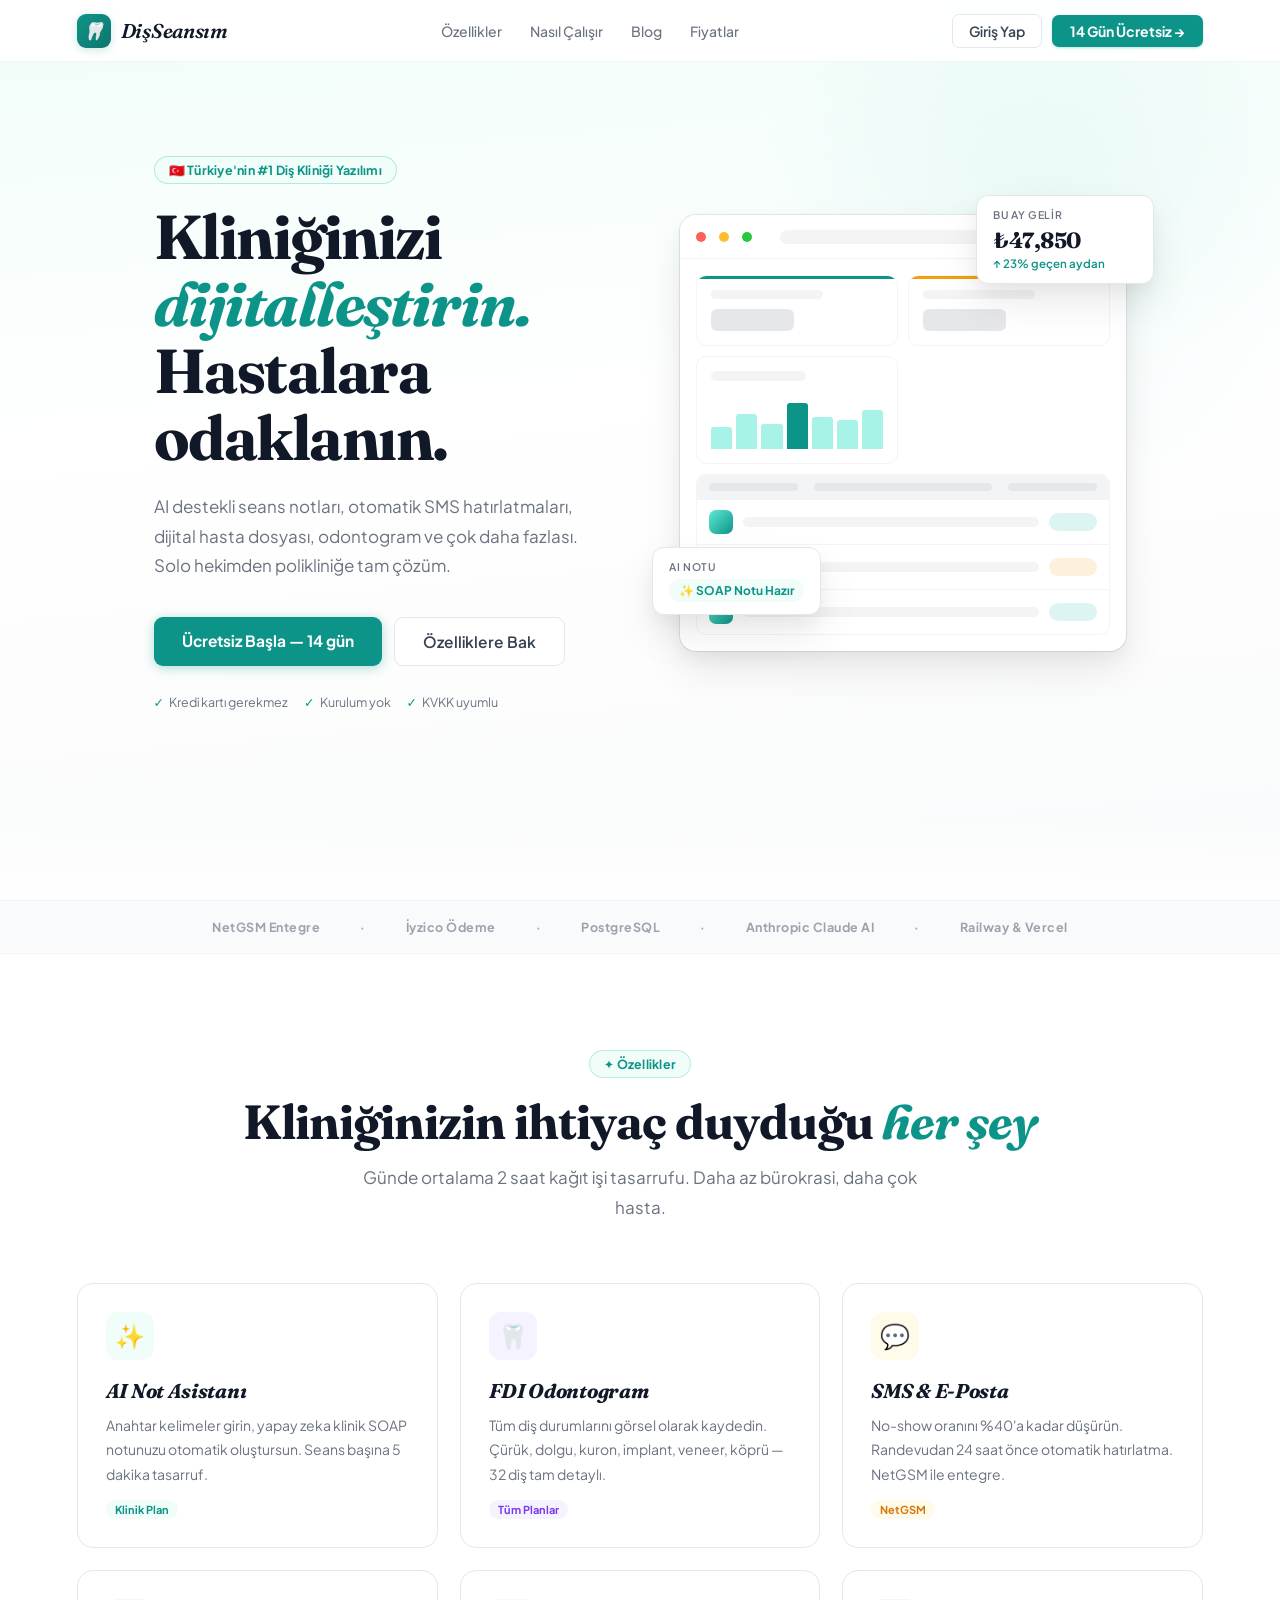
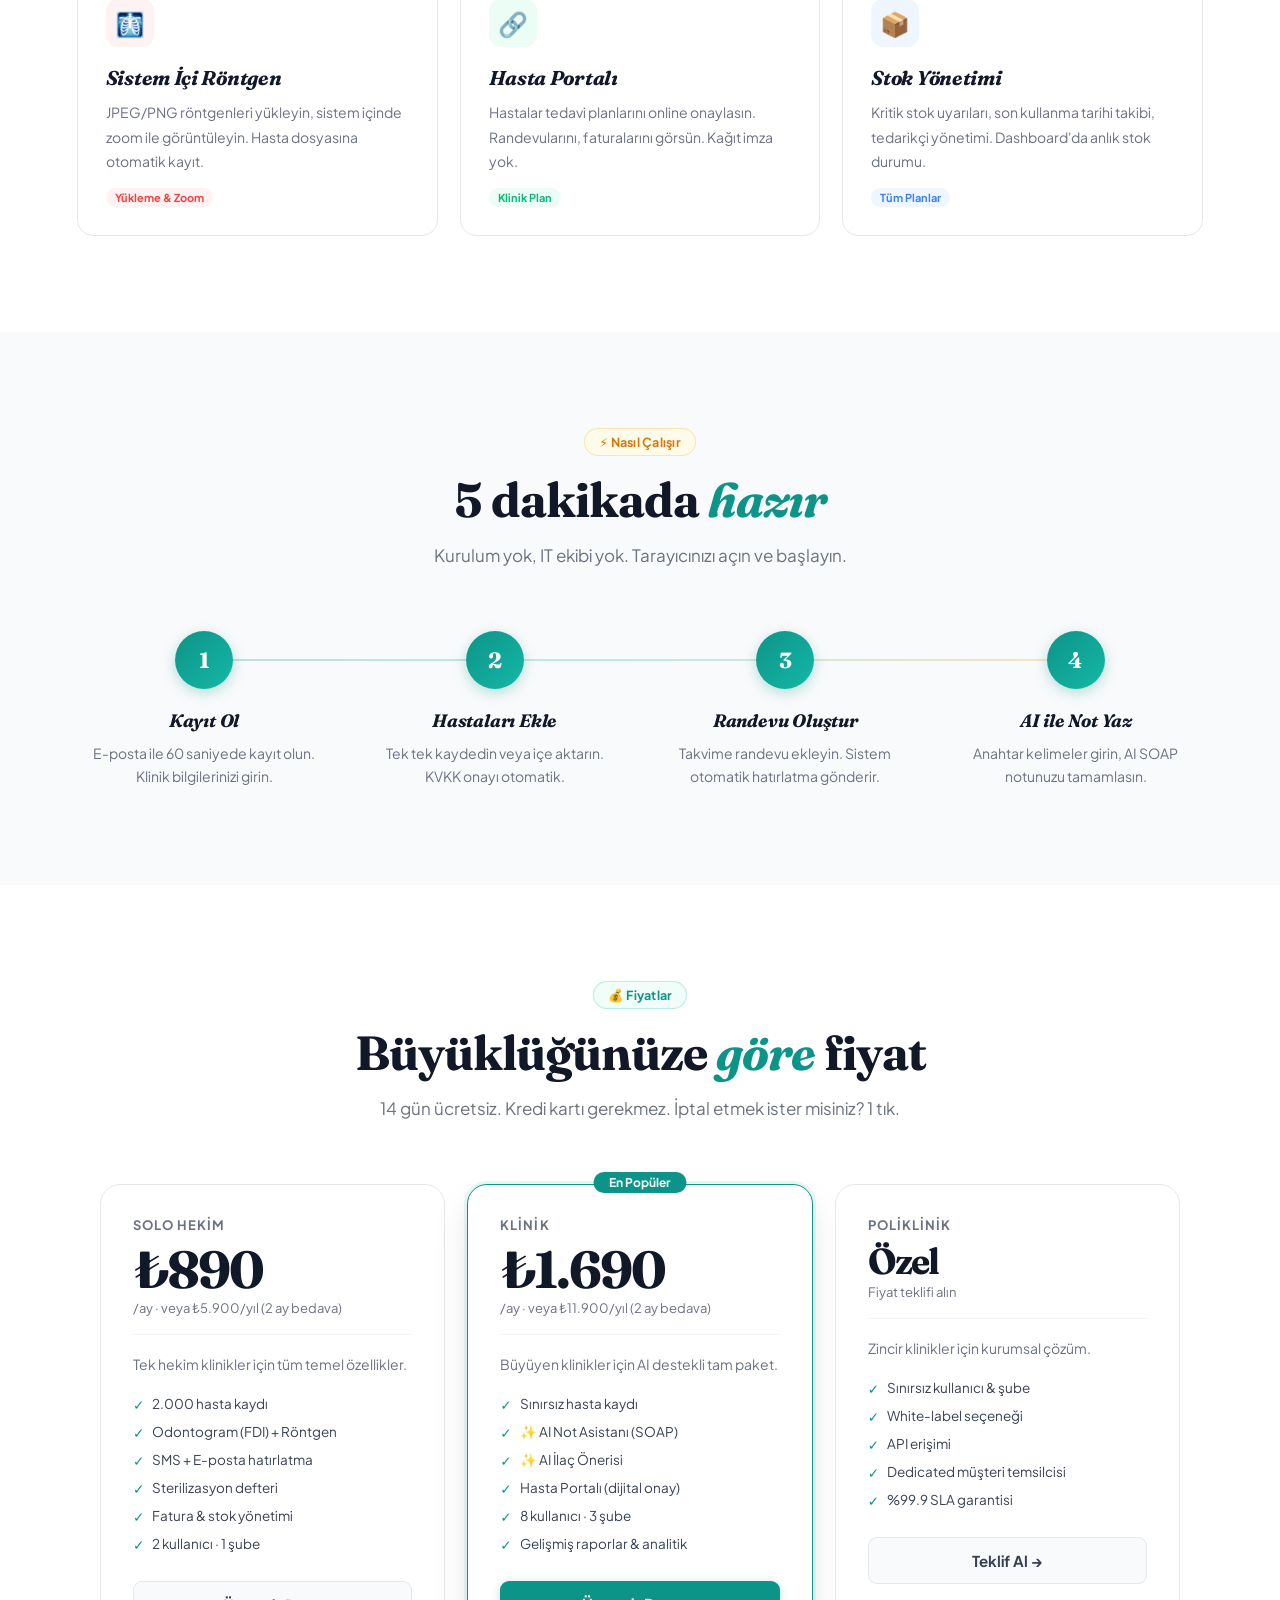
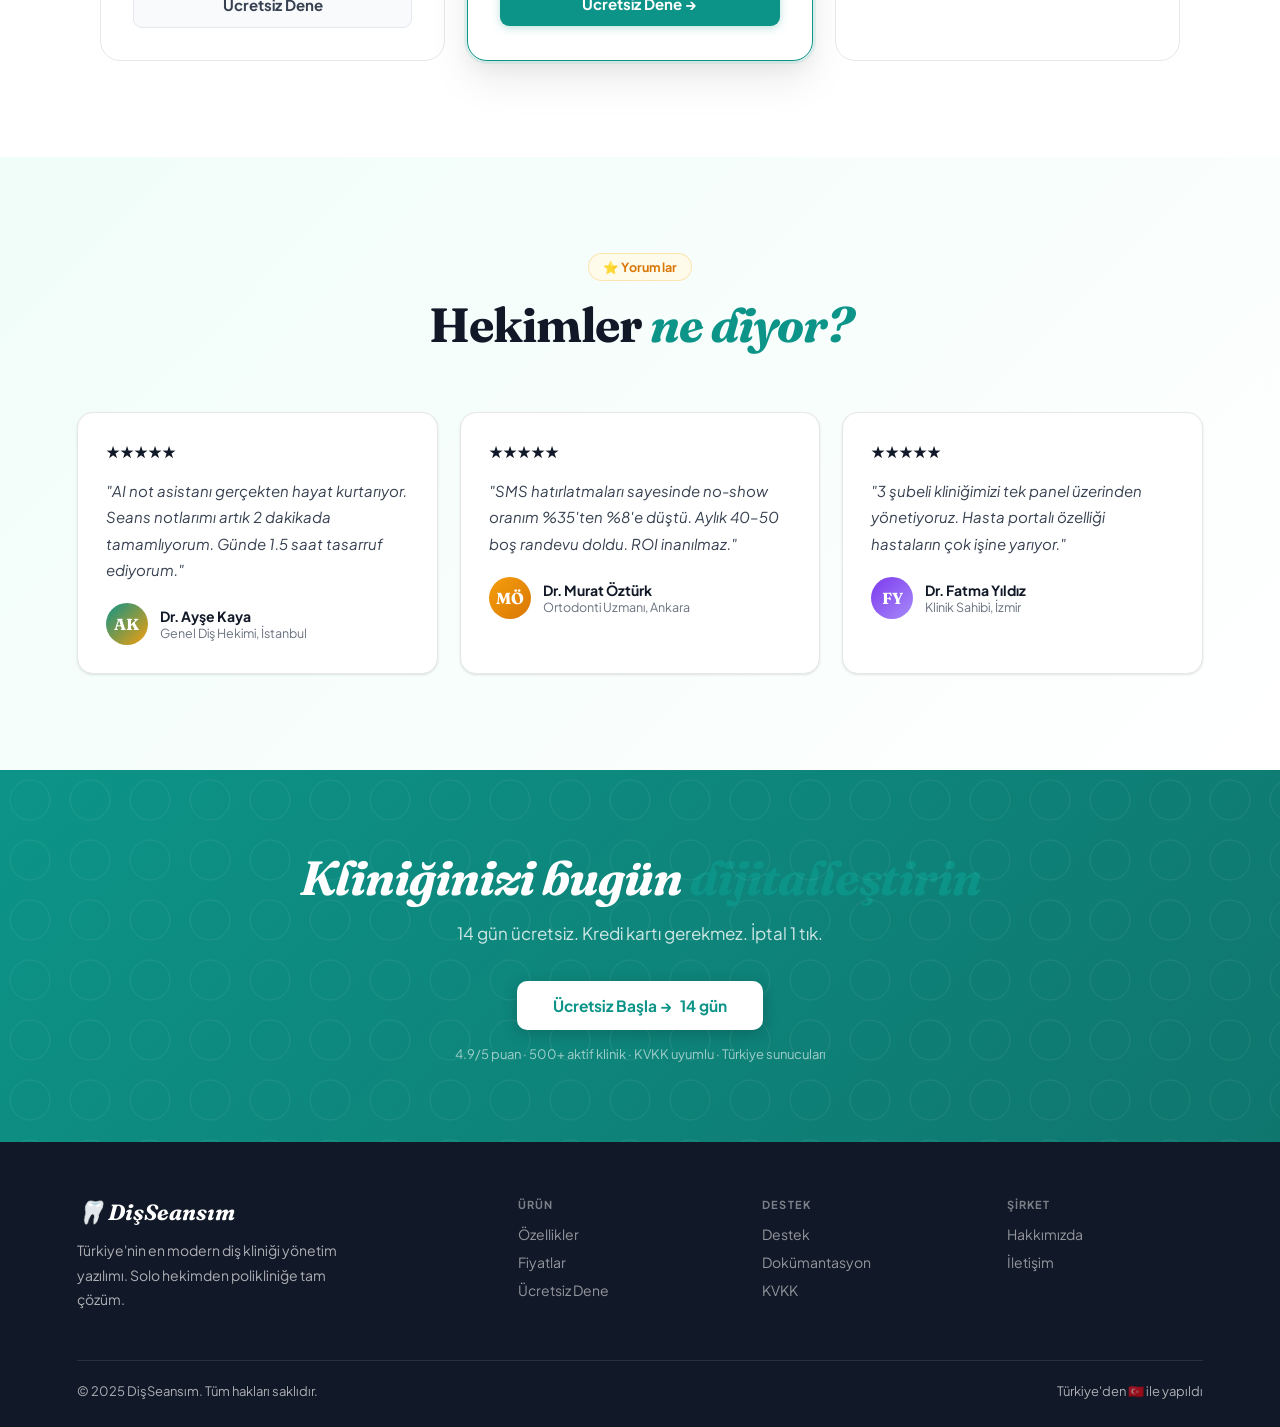
==== index.html @ 9fa33874 "Update index.html" ====
<!DOCTYPE html>
<html lang="tr">
<head>
<meta charset="UTF-8">
<link rel="icon" href="data:image/svg+xml,<svg xmlns='http://www.w3.org/2000/svg' viewBox='0 0 100 100'><text y='.9em' font-size='90'>🦷</text></svg>">
<meta name="viewport" content="width=device-width,initial-scale=1">
<title>DişSeansım — Türkiye'nin Modern Diş Kliniği Yazılımı</title>
<meta name="description" content="AI destekli not, SMS hatırlatma, odontogram, hasta portalı ve çoklu şube. Solo hekimden polikliniğe tam çözüm. 14 gün ücretsiz.">
<link rel="preconnect" href="https://fonts.googleapis.com">
<link href="https://fonts.googleapis.com/css2?family=Fraunces:ital,opsz,wght@0,9..144,400;0,9..144,600;0,9..144,700;1,9..144,400;1,9..144,600&family=Plus+Jakarta+Sans:wght@300;400;500;600;700&display=swap" rel="stylesheet">
<style>
*,*::before,*::after{box-sizing:border-box;margin:0;padding:0}
:root{
  --tl:#0D9488;--tl2:#14B8A6;--tl3:#5EEAD4;--tl-l:#F0FDF9;--tl-b:#CCFBF1;
  --am:#D97706;--am2:#F59E0B;--am-l:#FFFBEB;
  --ink:#111827;--ink2:#374151;--ink3:#6B7280;--ink4:#9CA3AF;--ink5:#E5E7EB;
  --bg:#FFFFFF;--bg2:#F9FAFB;--bg3:#F3F4F6;
  --bdr:#E5E7EB;--bdr2:#F3F4F6;
  --sh:0 1px 3px rgba(0,0,0,.08),0 1px 2px rgba(0,0,0,.04);
  --sh2:0 4px 8px rgba(0,0,0,.06),0 2px 4px rgba(0,0,0,.03);
  --sh3:0 20px 40px rgba(0,0,0,.08),0 8px 16px rgba(0,0,0,.04);
  --D:'Fraunces',Georgia,serif;--B:'Plus Jakarta Sans',system-ui,sans-serif;
}
html{scroll-behavior:smooth;-webkit-font-smoothing:antialiased}
body{font-family:var(--B);background:var(--bg);color:var(--ink);overflow-x:hidden}
a{text-decoration:none;color:inherit}button{cursor:pointer;font-family:var(--B)}
::selection{background:rgba(20,184,166,.18)}

/* NAV */
nav{position:fixed;inset:0 0 auto;z-index:100;height:62px;display:flex;align-items:center;justify-content:space-between;padding:0 6vw;background:rgba(255,255,255,.94);backdrop-filter:blur(20px);border-bottom:1px solid var(--bdr2);transition:box-shadow .2s}
nav.sc{box-shadow:var(--sh)}
.nb{display:flex;align-items:center;gap:10px;font-family:var(--D);font-size:20px;font-style:italic;font-weight:600;color:var(--ink);letter-spacing:-.3px}
.nb-ic{width:34px;height:34px;background:linear-gradient(135deg,var(--tl),#0F766E);border-radius:9px;display:grid;place-items:center;font-size:17px;box-shadow:0 2px 8px rgba(13,148,136,.22)}
.nl{display:flex;align-items:center;gap:28px}
.nl a{font-size:14px;font-weight:500;color:var(--ink3);transition:color .15s}
.nl a:hover{color:var(--ink)}
.nc{display:flex;align-items:center;gap:10px}
.btn-ng{padding:7px 16px;border-radius:7px;font-size:14px;font-weight:600;color:var(--ink2);border:1px solid var(--bdr);background:white;transition:all .15s}
.btn-ng:hover{background:var(--bg2)}
.btn-np{padding:7px 18px;border-radius:7px;font-size:14px;font-weight:700;color:white;background:var(--tl);border:none;box-shadow:0 1px 3px rgba(13,148,136,.28);transition:all .15s}
.btn-np:hover{background:var(--tl2);transform:translateY(-1px);box-shadow:0 4px 12px rgba(13,148,136,.3)}

/* HERO */
.hero{min-height:100vh;display:flex;align-items:center;padding-top:62px;background:linear-gradient(175deg,var(--tl-l) 0%,white 45%,var(--bg2) 100%);position:relative;overflow:hidden}
.hero::before{content:'';position:absolute;top:-10%;right:-5%;width:600px;height:600px;background:radial-gradient(circle,rgba(20,184,166,.07),transparent 70%);pointer-events:none}
.hero::after{content:'';position:absolute;bottom:0;left:0;right:0;height:80px;background:linear-gradient(to bottom,transparent,white);pointer-events:none}
.hero-in{max-width:1200px;margin:0 auto;padding:80px 6vw;display:grid;grid-template-columns:1fr 1fr;gap:80px;align-items:center}
.h-badge{display:inline-flex;align-items:center;gap:7px;padding:5px 14px;background:var(--tl-l);border:1px solid rgba(20,184,166,.28);border-radius:99px;font-size:12.5px;font-weight:700;color:var(--tl);margin-bottom:20px;letter-spacing:.02em}
h1{font-family:var(--D);font-size:clamp(40px,5vw,62px);font-weight:700;line-height:1.08;color:var(--ink);letter-spacing:-1.5px;margin-bottom:20px}
h1 em{font-style:italic;color:var(--tl)}
.h-desc{font-size:17px;line-height:1.75;color:var(--ink3);margin-bottom:36px;max-width:480px}
.h-ctas{display:flex;gap:12px;flex-wrap:wrap}
.btn-h1{padding:14px 28px;border-radius:9px;font-size:15.5px;font-weight:700;color:white;background:var(--tl);border:none;box-shadow:0 2px 12px rgba(13,148,136,.32);transition:all .18s}
.btn-h1:hover{background:var(--tl2);transform:translateY(-2px);box-shadow:0 6px 20px rgba(13,148,136,.38)}
.btn-h2{padding:14px 28px;border-radius:9px;font-size:15.5px;font-weight:600;color:var(--ink2);background:white;border:1.5px solid var(--bdr);transition:all .18s}
.btn-h2:hover{background:var(--bg2);border-color:var(--ink4)}
.h-trust{display:flex;align-items:center;gap:16px;margin-top:28px;font-size:12.5px;color:var(--ink3);flex-wrap:wrap}
.h-trust-i{display:flex;align-items:center;gap:5px}
.h-trust-i::before{content:'✓';color:var(--tl);font-weight:700}

/* HERO VISUAL */
.hv{position:relative}
.hm{background:white;border-radius:16px;box-shadow:var(--sh3),0 0 0 1px var(--bdr);overflow:hidden}
.hm-tb{height:44px;background:white;border-bottom:1px solid var(--bdr2);display:flex;align-items:center;padding:0 16px;gap:8px}
.hm-dot{width:10px;height:10px;border-radius:50%}
.hm-b{padding:16px;display:grid;grid-template-columns:1fr 1fr;gap:10px}
.hm-k{background:white;border:1px solid var(--bdr2);border-radius:10px;padding:14px;position:relative;overflow:hidden}
.hm-k::before{content:'';position:absolute;top:0;left:0;right:0;height:3px;background:var(--km,var(--tl))}
.hm-kl{height:9px;width:65%;background:var(--bdr2);border-radius:99px;margin-bottom:10px}
.hm-kv{height:22px;width:48%;background:var(--bdr);border-radius:6px}
.hm-chart{background:white;border:1px solid var(--bdr2);border-radius:10px;padding:14px}
.hm-bars{display:flex;gap:4px;align-items:flex-end;height:56px;margin-top:8px}
.hm-bar{flex:1;background:var(--tl3);border-radius:3px 3px 0 0;opacity:.55}
.hm-bar.hi{background:var(--tl);opacity:1}
.hm-tbl{grid-column:span 2;background:white;border:1px solid var(--bdr2);border-radius:10px;overflow:hidden}
.hm-th2{background:var(--bg3);padding:8px 12px;display:flex;gap:16px}
.hm-th3{height:8px;background:var(--bdr);border-radius:99px;flex:1}
.hm-row2{padding:10px 12px;border-top:1px solid var(--bdr2);display:flex;align-items:center;gap:10px}
.hm-av{width:24px;height:24px;border-radius:7px;background:linear-gradient(135deg,var(--tl3),var(--tl))}
.hm-txt{flex:1;height:10px;background:var(--bdr2);border-radius:99px}
.hm-bdg{width:48px;height:18px;border-radius:99px;background:rgba(20,184,166,.14)}
/* Floating */
.hf{position:absolute;background:white;border:1px solid var(--bdr);border-radius:12px;padding:12px 16px;box-shadow:var(--sh3)}
.hf1{top:-20px;right:-28px;min-width:178px;animation:fl 6s ease-in-out infinite}
.hf2{bottom:36px;left:-28px;min-width:156px;animation:fl 7s ease-in-out infinite reverse}
@keyframes fl{0%,100%{transform:translateY(0)}50%{transform:translateY(-8px)}}
.hf-l{font-size:10.5px;color:var(--ink3);font-weight:600;text-transform:uppercase;letter-spacing:.06em;margin-bottom:5px}
.hf-v{font-family:var(--D);font-size:22px;font-weight:700;color:var(--ink);letter-spacing:-.5px}
.hf-s{font-size:11.5px;color:var(--tl);font-weight:600;margin-top:2px}
.hf-pill{display:inline-flex;align-items:center;gap:4px;padding:4px 10px;background:var(--tl-l);border-radius:99px;font-size:12px;font-weight:700;color:var(--tl)}

/* LOGOS */
.logos{background:var(--bg2);border-top:1px solid var(--bdr2);border-bottom:1px solid var(--bdr2);padding:18px 6vw;display:flex;align-items:center;justify-content:center;gap:40px;flex-wrap:wrap}
.logos span{font-size:12.5px;font-weight:700;color:var(--ink4);letter-spacing:.04em;white-space:nowrap}

/* SECTIONS */
section{padding:96px 6vw}
.s-in{max-width:1200px;margin:0 auto}
.sbadge{display:inline-flex;align-items:center;gap:7px;padding:5px 14px;border-radius:99px;font-size:12.5px;font-weight:700;margin-bottom:16px;letter-spacing:.02em}
.sb-teal{background:var(--tl-l);border:1px solid rgba(20,184,166,.25);color:var(--tl)}
.sb-amber{background:var(--am-l);border:1px solid rgba(245,158,11,.25);color:var(--am)}
h2{font-family:var(--D);font-size:clamp(32px,4vw,48px);font-weight:700;color:var(--ink);letter-spacing:-1px;line-height:1.15;margin-bottom:14px}
h2 em{font-style:italic;color:var(--tl)}
.s-desc{font-size:17px;line-height:1.75;color:var(--ink3);max-width:560px}
.sh{text-align:center;margin-bottom:60px}
.sh .s-desc{margin:0 auto}

/* FEATURES */
.feats{background:white}
.fg{display:grid;grid-template-columns:repeat(3,1fr);gap:22px}
.fc{background:white;border:1px solid var(--bdr);border-radius:16px;padding:28px;transition:all .2s;position:relative;overflow:hidden}
.fc:hover{border-color:var(--tl3);box-shadow:var(--sh3);transform:translateY(-3px)}
.fc::before{content:'';position:absolute;top:0;left:0;right:0;height:3px;background:var(--fc,var(--tl));border-radius:16px 16px 0 0;opacity:0;transition:opacity .2s}
.fc:hover::before{opacity:1}
.fc-ic{width:48px;height:48px;border-radius:12px;display:grid;place-items:center;font-size:24px;margin-bottom:18px}
.fc-t{font-family:var(--D);font-size:20px;font-weight:700;font-style:italic;color:var(--ink);margin-bottom:10px;letter-spacing:-.3px}
.fc-d{font-size:14px;line-height:1.75;color:var(--ink3)}
.fc-tag{display:inline-flex;align-items:center;gap:4px;padding:3px 9px;border-radius:99px;font-size:11px;font-weight:700;margin-top:14px}

/* HOW */
.how{background:var(--bg2)}
.how-s{display:grid;grid-template-columns:repeat(4,1fr);gap:36px;margin-top:48px;position:relative}
.how-s::before{content:'';position:absolute;top:28px;left:12%;right:12%;height:2px;background:linear-gradient(90deg,var(--tl),var(--tl2),var(--am2));opacity:.25}
.how-step{text-align:center;position:relative}
.how-n{width:58px;height:58px;border-radius:50%;display:grid;place-items:center;font-family:var(--D);font-size:22px;font-weight:700;color:white;background:linear-gradient(135deg,var(--tl),var(--tl2));margin:0 auto 20px;box-shadow:0 4px 14px rgba(13,148,136,.28)}
.how-t{font-family:var(--D);font-size:18px;font-weight:700;font-style:italic;color:var(--ink);margin-bottom:10px;letter-spacing:-.2px}
.how-d{font-size:14px;line-height:1.7;color:var(--ink3)}

/* PRICING */
.pricing{background:white}
.pg{display:grid;grid-template-columns:repeat(3,1fr);gap:22px;max-width:1080px;margin:0 auto}
.pc{background:white;border:1.5px solid var(--bdr);border-radius:20px;padding:32px;transition:all .2s;position:relative}
.pc:hover{box-shadow:var(--sh3)}
.pc.pop{border-color:var(--tl);box-shadow:0 0 0 3px rgba(20,184,166,.1),var(--sh3)}
.pop-lbl{position:absolute;top:-13px;left:50%;transform:translateX(-50%);background:var(--tl);color:white;padding:3px 16px;border-radius:99px;font-size:12px;font-weight:700;white-space:nowrap}
.p-nm{font-size:13px;font-weight:700;text-transform:uppercase;letter-spacing:.08em;color:var(--ink3);margin-bottom:10px}
.p-am{font-family:var(--D);font-size:52px;font-weight:700;color:var(--ink);line-height:1;letter-spacing:-2px}
.p-per{font-size:13px;color:var(--ink3);margin-top:5px}
.p-desc{font-size:14px;color:var(--ink3);line-height:1.7;margin:18px 0;padding-top:18px;border-top:1px solid var(--bdr2)}
.p-feats{display:flex;flex-direction:column;gap:10px;margin-bottom:28px}
.p-f{display:flex;align-items:flex-start;gap:8px;font-size:13.5px;color:var(--ink2)}
.p-f::before{content:'✓';color:var(--tl);font-weight:700;flex-shrink:0;margin-top:1px}
.p-btn{width:100%;padding:13px;border-radius:9px;font-size:15px;font-weight:700;cursor:pointer;border:none;font-family:var(--B);transition:all .18s}
.p-bp{background:var(--tl);color:white;box-shadow:0 2px 8px rgba(13,148,136,.28)}
.p-bp:hover{background:#0F766E;transform:translateY(-1px)}
.p-bs{background:var(--bg2);color:var(--ink2);border:1.5px solid var(--bdr)}
.p-bs:hover{background:var(--bg3)}

/* TESTIMONIALS */
.tests{background:linear-gradient(135deg,var(--tl-l),white)}
.tg{display:grid;grid-template-columns:repeat(3,1fr);gap:22px;margin-top:48px}
.tc2{background:white;border:1px solid var(--bdr);border-radius:16px;padding:28px;box-shadow:var(--sh)}
.tc2-s{display:flex;gap:3px;margin-bottom:16px}.star{color:var(--am2);font-size:16px}
.tc2-t{font-size:15px;line-height:1.75;color:var(--ink2);margin-bottom:20px;font-style:italic}
.tc2-a{display:flex;align-items:center;gap:12px}
.tc2-av{width:42px;height:42px;border-radius:50%;background:linear-gradient(135deg,var(--tl),var(--am2));display:grid;place-items:center;font-family:var(--D);font-size:16px;font-weight:700;color:white;flex-shrink:0}
.tc2-nm{font-weight:700;color:var(--ink);font-size:14px}.tc2-rl{font-size:12.5px;color:var(--ink3)}

/* CTA */
.cta-s{background:linear-gradient(135deg,var(--tl),#0F766E);padding:80px 6vw;text-align:center;position:relative;overflow:hidden}
.cta-s::before{content:'';position:absolute;inset:0;background:url("data:image/svg+xml,%3Csvg xmlns='http://www.w3.org/2000/svg' width='60' height='60'%3E%3Ccircle cx='30' cy='30' r='20' fill='none' stroke='white' stroke-width='1' opacity='.07'/%3E%3C/svg%3E")}
.cta-s h2{color:white;font-style:italic;margin-bottom:14px}
.cta-s .s-desc{color:rgba(255,255,255,.8);margin:0 auto 32px}
.btn-cta{display:inline-flex;align-items:center;gap:8px;padding:15px 36px;background:white;color:var(--tl);border-radius:10px;font-size:15.5px;font-weight:700;box-shadow:0 4px 16px rgba(0,0,0,.18);transition:all .18s;cursor:pointer;border:none;font-family:var(--B)}
.btn-cta:hover{transform:translateY(-2px);box-shadow:0 8px 24px rgba(0,0,0,.22)}
.cta-tr{color:rgba(255,255,255,.6);font-size:13px;margin-top:16px}

/* FOOTER */
footer{background:#111827;color:rgba(255,255,255,.65);padding:56px 6vw 28px}
.fg2{display:grid;grid-template-columns:2fr 1fr 1fr 1fr;gap:48px;margin-bottom:48px}
.fb-nm{font-family:var(--D);font-size:22px;font-style:italic;font-weight:700;color:white;margin-bottom:12px}
.fb-d{font-size:14px;line-height:1.75;max-width:280px}
.fcol-t{font-size:11px;font-weight:700;letter-spacing:.1em;text-transform:uppercase;color:rgba(255,255,255,.45);margin-bottom:14px}
.fcol a{display:block;font-size:14px;margin-bottom:10px;color:rgba(255,255,255,.55);transition:color .15s}
.fcol a:hover{color:white}
.fb{border-top:1px solid rgba(255,255,255,.1);padding-top:22px;display:flex;justify-content:space-between;align-items:center;font-size:13px;flex-wrap:wrap;gap:10px}

/* RESPONSIVE */
@media(max-width:1024px){.hero-in{grid-template-columns:1fr;text-align:center}.h-desc,.h-trust{margin:0 auto}.h-ctas{justify-content:center}.hv{display:none}.fg,.tg,.pg,.how-s{grid-template-columns:1fr 1fr}.fg2{grid-template-columns:1fr 1fr}}
@media(max-width:640px){.fg,.tg,.pg,.how-s{grid-template-columns:1fr}.fg2{grid-template-columns:1fr}.how-s::before{display:none}.nl{display:none}}
</style>
</head>
<body>

<nav id="mnav">
  <a class="nb" href="/">
    <div class="nb-ic">🦷</div>DişSeansım
  </a>
  <div class="nl">
    <a href="#feats">Özellikler</a>
    <a href="#how">Nasıl Çalışır</a>
    <a href="blog.html">Blog</a><a href="fiyat.html">Fiyatlar</a>
  </div>
  <div class="nc">
    <a href="giris.html" class="btn-ng">Giriş Yap</a>
    <a href="giris.html?action=register" class="btn-np">14 Gün Ücretsiz →</a>
  </div>
</nav>

<!-- HERO -->
<section class="hero">
  <div class="hero-in">
    <div>
      <div class="h-badge">🇹🇷 Türkiye'nin #1 Diş Kliniği Yazılımı</div>
      <h1>Kliniğinizi<br><em>dijitalleştirin.</em><br>Hastalara odaklanın.</h1>
      <p class="h-desc">AI destekli seans notları, otomatik SMS hatırlatmaları, dijital hasta dosyası, odontogram ve çok daha fazlası. Solo hekimden polikliniğe tam çözüm.</p>
      <div class="h-ctas">
        <a href="giris.html?action=register" class="btn-h1">Ücretsiz Başla — 14 gün</a>
        <a href="#feats" class="btn-h2">Özelliklere Bak</a>
      </div>
      <div class="h-trust">
        <div class="h-trust-i">Kredi kartı gerekmez</div>
        <div class="h-trust-i">Kurulum yok</div>
        <div class="h-trust-i">KVKK uyumlu</div>
      </div>
    </div>
    <div class="hv">
      <div class="hm">
        <div class="hm-tb">
          <div class="hm-dot" style="background:#FF5F56"></div>
          <div class="hm-dot" style="background:#FFBD2E;margin-left:5px"></div>
          <div class="hm-dot" style="background:#27C93F;margin-left:5px"></div>
          <div style="flex:1;height:14px;background:var(--bdr2);border-radius:99px;margin:0 20px"></div>
          <div style="width:80px;height:26px;background:var(--tl);border-radius:6px"></div>
        </div>
        <div class="hm-b">
          <div class="hm-k" style="--km:var(--tl)"><div class="hm-kl"></div><div class="hm-kv"></div></div>
          <div class="hm-k" style="--km:var(--am2)"><div class="hm-kl"></div><div class="hm-kv"></div></div>
          <div class="hm-chart">
            <div style="height:10px;width:55%;background:var(--bdr2);border-radius:99px;margin-bottom:12px"></div>
            <div class="hm-bars">
              <div class="hm-bar" style="height:40%"></div><div class="hm-bar" style="height:62%"></div>
              <div class="hm-bar" style="height:45%"></div><div class="hm-bar hi" style="height:82%"></div>
              <div class="hm-bar" style="height:58%"></div><div class="hm-bar" style="height:52%"></div>
              <div class="hm-bar" style="height:70%"></div>
            </div>
          </div>
          <div class="hm-tbl">
            <div class="hm-th2"><div class="hm-th3"></div><div class="hm-th3" style="flex:2"></div><div class="hm-th3"></div></div>
            <div class="hm-row2"><div class="hm-av"></div><div class="hm-txt"></div><div class="hm-bdg"></div></div>
            <div class="hm-row2"><div class="hm-av" style="background:linear-gradient(135deg,var(--am2),var(--am))"></div><div class="hm-txt"></div><div class="hm-bdg" style="background:rgba(245,158,11,.14)"></div></div>
            <div class="hm-row2"><div class="hm-av"></div><div class="hm-txt"></div><div class="hm-bdg"></div></div>
          </div>
        </div>
      </div>
      <div class="hf hf1">
        <div class="hf-l">Bu Ay Gelir</div>
        <div class="hf-v">₺47,850</div>
        <div class="hf-s">↑ 23% geçen aydan</div>
      </div>
      <div class="hf hf2">
        <div class="hf-l">AI Notu</div>
        <div style="margin-top:4px"><div class="hf-pill">✨ SOAP Notu Hazır</div></div>
      </div>
    </div>
  </div>
</section>

<!-- LOGOS -->
<div class="logos">
  <span>NetGSM Entegre</span>
  <span>·</span>
  <span>İyzico Ödeme</span>
  <span>·</span>
  <span>PostgreSQL</span>
  <span>·</span>
  <span>Anthropic Claude AI</span>
  <span>·</span>
  <span>Railway & Vercel</span>
</div>

<!-- FEATURES -->
<section class="feats" id="feats">
  <div class="s-in">
    <div class="sh">
      <div class="sbadge sb-teal">✦ Özellikler</div>
      <h2>Kliniğinizin ihtiyaç duyduğu <em>her şey</em></h2>
      <p class="s-desc">Günde ortalama 2 saat kağıt işi tasarrufu. Daha az bürokrasi, daha çok hasta.</p>
    </div>
    <div class="fg">
      <div class="fc" style="--fc:#0D9488">
        <div class="fc-ic" style="background:#F0FDF9">✨</div>
        <div class="fc-t">AI Not Asistanı</div>
        <p class="fc-d">Anahtar kelimeler girin, yapay zeka klinik SOAP notunuzu otomatik oluştursun. Seans başına 5 dakika tasarruf.</p>
        <span class="fc-tag" style="background:#F0FDF9;color:#0D9488">Klinik Plan</span>
      </div>
      <div class="fc" style="--fc:#7C3AED">
        <div class="fc-ic" style="background:#F5F3FF">🦷</div>
        <div class="fc-t">FDI Odontogram</div>
        <p class="fc-d">Tüm diş durumlarını görsel olarak kaydedin. Çürük, dolgu, kuron, implant, veneer, köprü — 32 diş tam detaylı.</p>
        <span class="fc-tag" style="background:#F5F3FF;color:#7C3AED">Tüm Planlar</span>
      </div>
      <div class="fc" style="--fc:#D97706">
        <div class="fc-ic" style="background:#FFFBEB">💬</div>
        <div class="fc-t">SMS & E-Posta</div>
        <p class="fc-d">No-show oranını %40'a kadar düşürün. Randevudan 24 saat önce otomatik hatırlatma. NetGSM ile entegre.</p>
        <span class="fc-tag" style="background:#FFFBEB;color:#D97706">NetGSM</span>
      </div>
      <div class="fc" style="--fc:#EF4444">
        <div class="fc-ic" style="background:#FEF2F2">🩻</div>
        <div class="fc-t">Sistem İçi Röntgen</div>
        <p class="fc-d">JPEG/PNG röntgenleri yükleyin, sistem içinde zoom ile görüntüleyin. Hasta dosyasına otomatik kayıt.</p>
        <span class="fc-tag" style="background:#FEF2F2;color:#EF4444">Yükleme & Zoom</span>
      </div>
      <div class="fc" style="--fc:#10B981">
        <div class="fc-ic" style="background:#ECFDF5">🔗</div>
        <div class="fc-t">Hasta Portalı</div>
        <p class="fc-d">Hastalar tedavi planlarını online onaylasın. Randevularını, faturalarını görsün. Kağıt imza yok.</p>
        <span class="fc-tag" style="background:#ECFDF5;color:#10B981">Klinik Plan</span>
      </div>
      <div class="fc" style="--fc:#3B82F6">
        <div class="fc-ic" style="background:#EFF6FF">📦</div>
        <div class="fc-t">Stok Yönetimi</div>
        <p class="fc-d">Kritik stok uyarıları, son kullanma tarihi takibi, tedarikçi yönetimi. Dashboard'da anlık stok durumu.</p>
        <span class="fc-tag" style="background:#EFF6FF;color:#3B82F6">Tüm Planlar</span>
      </div>
    </div>
  </div>
</section>

<!-- HOW -->
<section class="how" id="how">
  <div class="s-in">
    <div class="sh">
      <div class="sbadge sb-amber">⚡ Nasıl Çalışır</div>
      <h2>5 dakikada <em>hazır</em></h2>
      <p class="s-desc">Kurulum yok, IT ekibi yok. Tarayıcınızı açın ve başlayın.</p>
    </div>
    <div class="how-s">
      <div class="how-step"><div class="how-n">1</div><div class="how-t">Kayıt Ol</div><p class="how-d">E-posta ile 60 saniyede kayıt olun. Klinik bilgilerinizi girin.</p></div>
      <div class="how-step"><div class="how-n">2</div><div class="how-t">Hastaları Ekle</div><p class="how-d">Tek tek kaydedin veya içe aktarın. KVKK onayı otomatik.</p></div>
      <div class="how-step"><div class="how-n">3</div><div class="how-t">Randevu Oluştur</div><p class="how-d">Takvime randevu ekleyin. Sistem otomatik hatırlatma gönderir.</p></div>
      <div class="how-step"><div class="how-n">4</div><div class="how-t">AI ile Not Yaz</div><p class="how-d">Anahtar kelimeler girin, AI SOAP notunuzu tamamlasın.</p></div>
    </div>
  </div>
</section>

<!-- PRICING -->
<section class="pricing" id="pricing">
  <div class="s-in">
    <div class="sh">
      <div class="sbadge sb-teal">💰 Fiyatlar</div>
      <h2>Büyüklüğünüze <em>göre</em> fiyat</h2>
      <p class="s-desc">14 gün ücretsiz. Kredi kartı gerekmez. İptal etmek ister misiniz? 1 tık.</p>
    </div>
    <div class="pg">
      <div class="pc">
        <div class="p-nm">Solo Hekim</div>
        <div class="p-am">₺890</div>
        <div class="p-per">/ay · veya ₺5.900/yıl (2 ay bedava)</div>
        <div class="p-desc">Tek hekim klinikler için tüm temel özellikler.</div>
        <div class="p-feats">
          <div class="p-f">2.000 hasta kaydı</div>
          <div class="p-f">Odontogram (FDI) + Röntgen</div>
          <div class="p-f">SMS + E-posta hatırlatma</div>
          <div class="p-f">Sterilizasyon defteri</div>
          <div class="p-f">Fatura & stok yönetimi</div>
          <div class="p-f">2 kullanıcı · 1 şube</div>
        </div>
        <a href="giris.html?action=register&plan=starter"><button class="p-btn p-bs">Ücretsiz Dene</button></a>
      </div>
      <div class="pc pop">
        <div class="pop-lbl">En Popüler</div>
        <div class="p-nm">Klinik</div>
        <div class="p-am">₺1.690</div>
        <div class="p-per">/ay · veya ₺11.900/yıl (2 ay bedava)</div>
        <div class="p-desc">Büyüyen klinikler için AI destekli tam paket.</div>
        <div class="p-feats">
          <div class="p-f">Sınırsız hasta kaydı</div>
          <div class="p-f">✨ AI Not Asistanı (SOAP)</div>
          <div class="p-f">✨ AI İlaç Önerisi</div>
          <div class="p-f">Hasta Portalı (dijital onay)</div>
          <div class="p-f">8 kullanıcı · 3 şube</div>
          <div class="p-f">Gelişmiş raporlar & analitik</div>
        </div>
        <a href="giris.html?action=register&plan=growth"><button class="p-btn p-bp">Ücretsiz Dene →</button></a>
      </div>
      <div class="pc">
        <div class="p-nm">Poliklinik</div>
        <div class="p-am" style="font-size:36px">Özel</div>
        <div class="p-per">Fiyat teklifi alın</div>
        <div class="p-desc">Zincir klinikler için kurumsal çözüm.</div>
        <div class="p-feats">
          <div class="p-f">Sınırsız kullanıcı & şube</div>
          <div class="p-f">White-label seçeneği</div>
          <div class="p-f">API erişimi</div>
          <div class="p-f">Dedicated müşteri temsilcisi</div>
          <div class="p-f">%99.9 SLA garantisi</div>
        </div>
        <a href="mailto:hello@dis.seansim.com"><button class="p-btn p-bs">Teklif Al →</button></a>
      </div>
    </div>
  </div>
</section>

<!-- TESTIMONIALS -->
<section class="tests">
  <div class="s-in">
    <div class="sh">
      <div class="sbadge sb-amber">⭐ Yorumlar</div>
      <h2>Hekimler <em>ne diyor?</em></h2>
    </div>
    <div class="tg">
      <div class="tc2">
        <div class="tc2-s">★★★★★</div>
        <p class="tc2-t">"AI not asistanı gerçekten hayat kurtarıyor. Seans notlarımı artık 2 dakikada tamamlıyorum. Günde 1.5 saat tasarruf ediyorum."</p>
        <div class="tc2-a"><div class="tc2-av">AK</div><div><div class="tc2-nm">Dr. Ayşe Kaya</div><div class="tc2-rl">Genel Diş Hekimi, İstanbul</div></div></div>
      </div>
      <div class="tc2">
        <div class="tc2-s">★★★★★</div>
        <p class="tc2-t">"SMS hatırlatmaları sayesinde no-show oranım %35'ten %8'e düştü. Aylık 40–50 boş randevu doldu. ROI inanılmaz."</p>
        <div class="tc2-a"><div class="tc2-av" style="background:linear-gradient(135deg,var(--am2),var(--am))">MÖ</div><div><div class="tc2-nm">Dr. Murat Öztürk</div><div class="tc2-rl">Ortodonti Uzmanı, Ankara</div></div></div>
      </div>
      <div class="tc2">
        <div class="tc2-s">★★★★★</div>
        <p class="tc2-t">"3 şubeli kliniğimizi tek panel üzerinden yönetiyoruz. Hasta portalı özelliği hastaların çok işine yarıyor."</p>
        <div class="tc2-a"><div class="tc2-av" style="background:linear-gradient(135deg,#7C3AED,#A78BFA)">FY</div><div><div class="tc2-nm">Dr. Fatma Yıldız</div><div class="tc2-rl">Klinik Sahibi, İzmir</div></div></div>
      </div>
    </div>
  </div>
</section>

<!-- CTA -->
<section class="cta-s">
  <div class="s-in" style="max-width:700px">
    <h2>Kliniğinizi bugün <em>dijitalleştirin</em></h2>
    <p class="s-desc">14 gün ücretsiz. Kredi kartı gerekmez. İptal 1 tık.</p>
    <a href="giris.html?action=register"><button class="btn-cta">Ücretsiz Başla → <strong>14 gün</strong></button></a>
    <div class="cta-tr">4.9/5 puan · 500+ aktif klinik · KVKK uyumlu · Türkiye sunucuları</div>
  </div>
</section>

<!-- FOOTER -->
<footer>
  <div class="fg2">
    <div>
      <div class="fb-nm">🦷 DişSeansım</div>
      <p class="fb-d">Türkiye'nin en modern diş kliniği yönetim yazılımı. Solo hekimden polikliniğe tam çözüm.</p>
    </div>
    <div class="fcol">
      <div class="fcol-t">Ürün</div>
      <a href="#feats">Özellikler</a><a href="fiyat.html">Fiyatlar</a><a href="giris.html?action=register">Ücretsiz Dene</a>
    </div>
    <div class="fcol">
      <div class="fcol-t">Destek</div>
      <a href="mailto:destek@dis.seansim.com">Destek</a><a href="#">Dokümantasyon</a><a href="#">KVKK</a>
    </div>
    <div class="fcol">
      <div class="fcol-t">Şirket</div>
      <a href="#">Hakkımızda</a><a href="mailto:hello@dis.seansim.com">İletişim</a>
    </div>
  </div>
  <div class="fb">
    <span>© 2025 DişSeansım. Tüm hakları saklıdır.</span>
    <span>Türkiye'den 🇹🇷 ile yapıldı</span>
  </div>
</footer>

<script>
window.addEventListener('scroll',()=>document.getElementById('mnav').classList.toggle('sc',scrollY>20));
document.querySelectorAll('a[href^="#"]').forEach(a=>a.addEventListener('click',e=>{var t=document.querySelector(a.getAttribute('href'));if(t){e.preventDefault();t.scrollIntoView({behavior:'smooth',block:'start'});}}));
var obs=new IntersectionObserver(entries=>entries.forEach(e=>{if(e.isIntersecting){e.target.style.opacity='1';e.target.style.transform='translateY(0)';}},{threshold:.1}));
document.querySelectorAll('.fc,.pc,.tc2,.how-step').forEach(el=>{el.style.opacity='0';el.style.transform='translateY(20px)';el.style.transition='opacity .5s ease, transform .5s ease';obs.observe(el);});
</script>
</body>
</html>
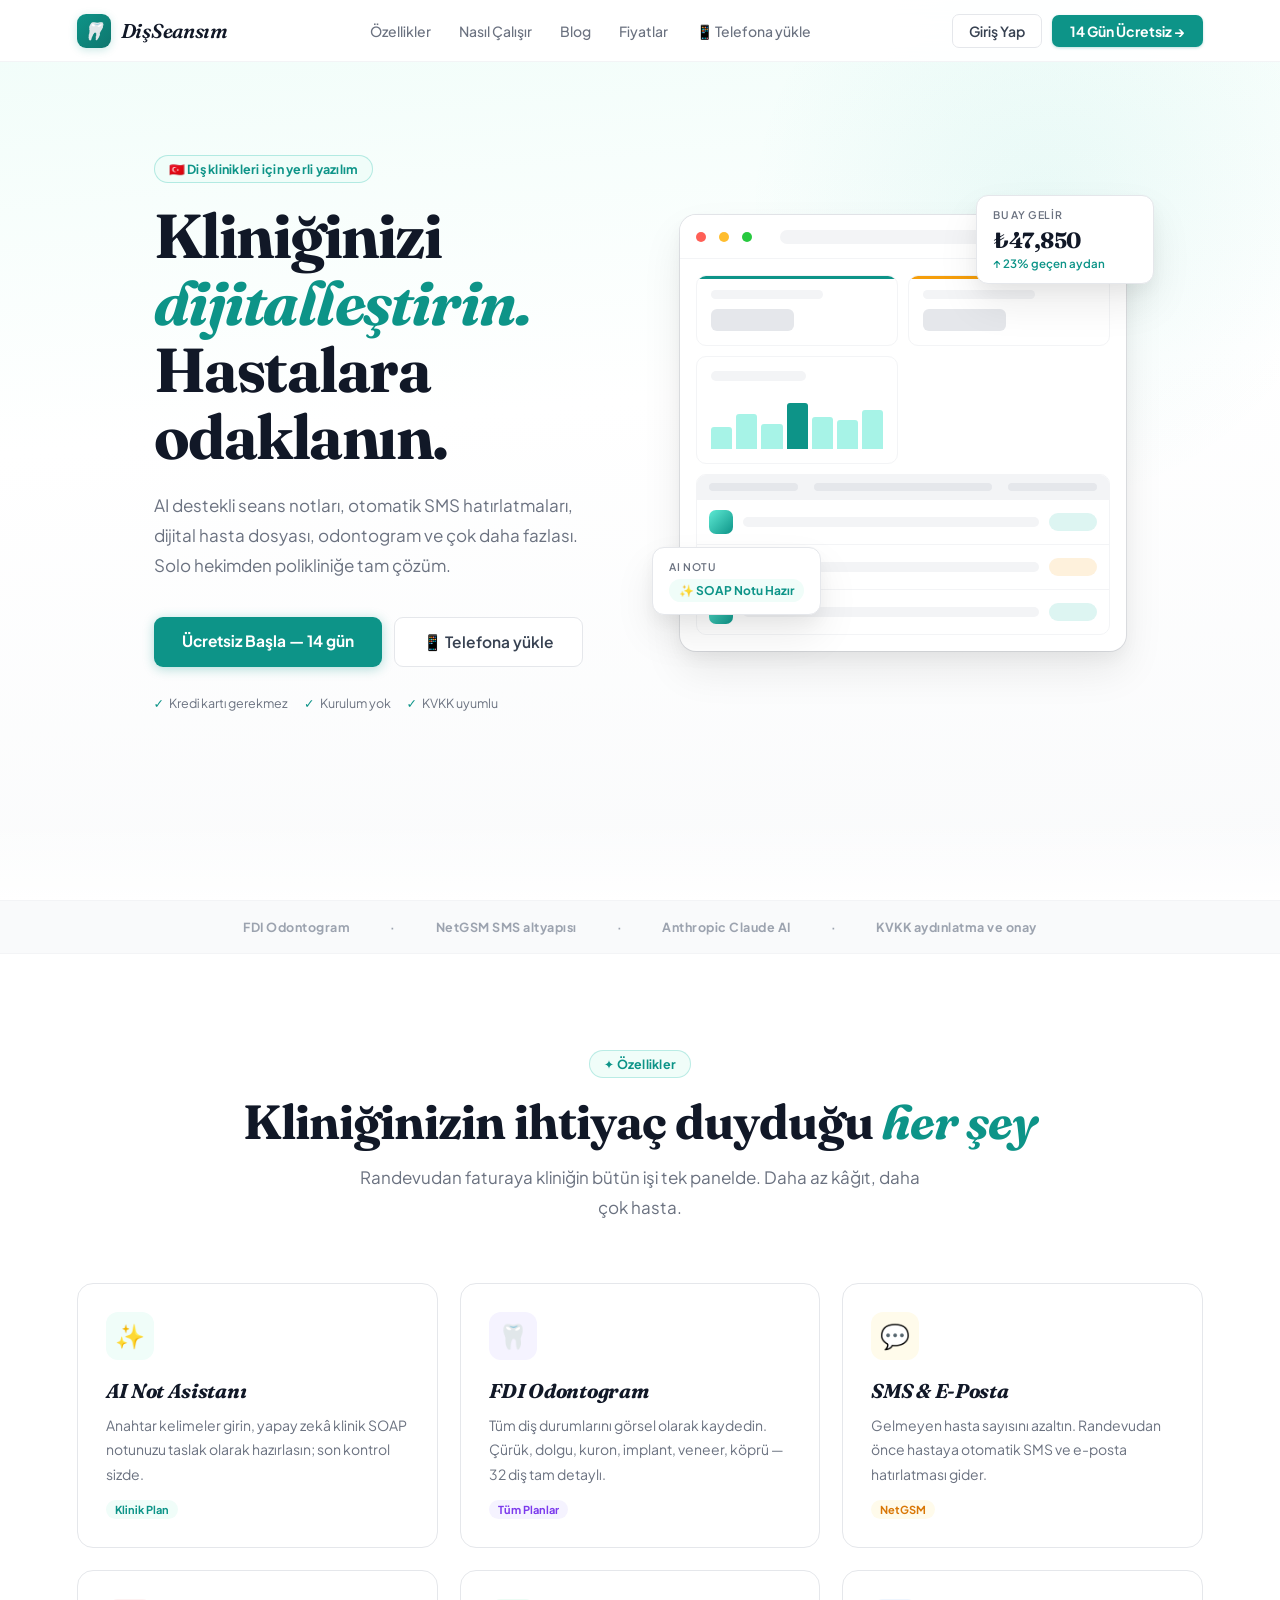
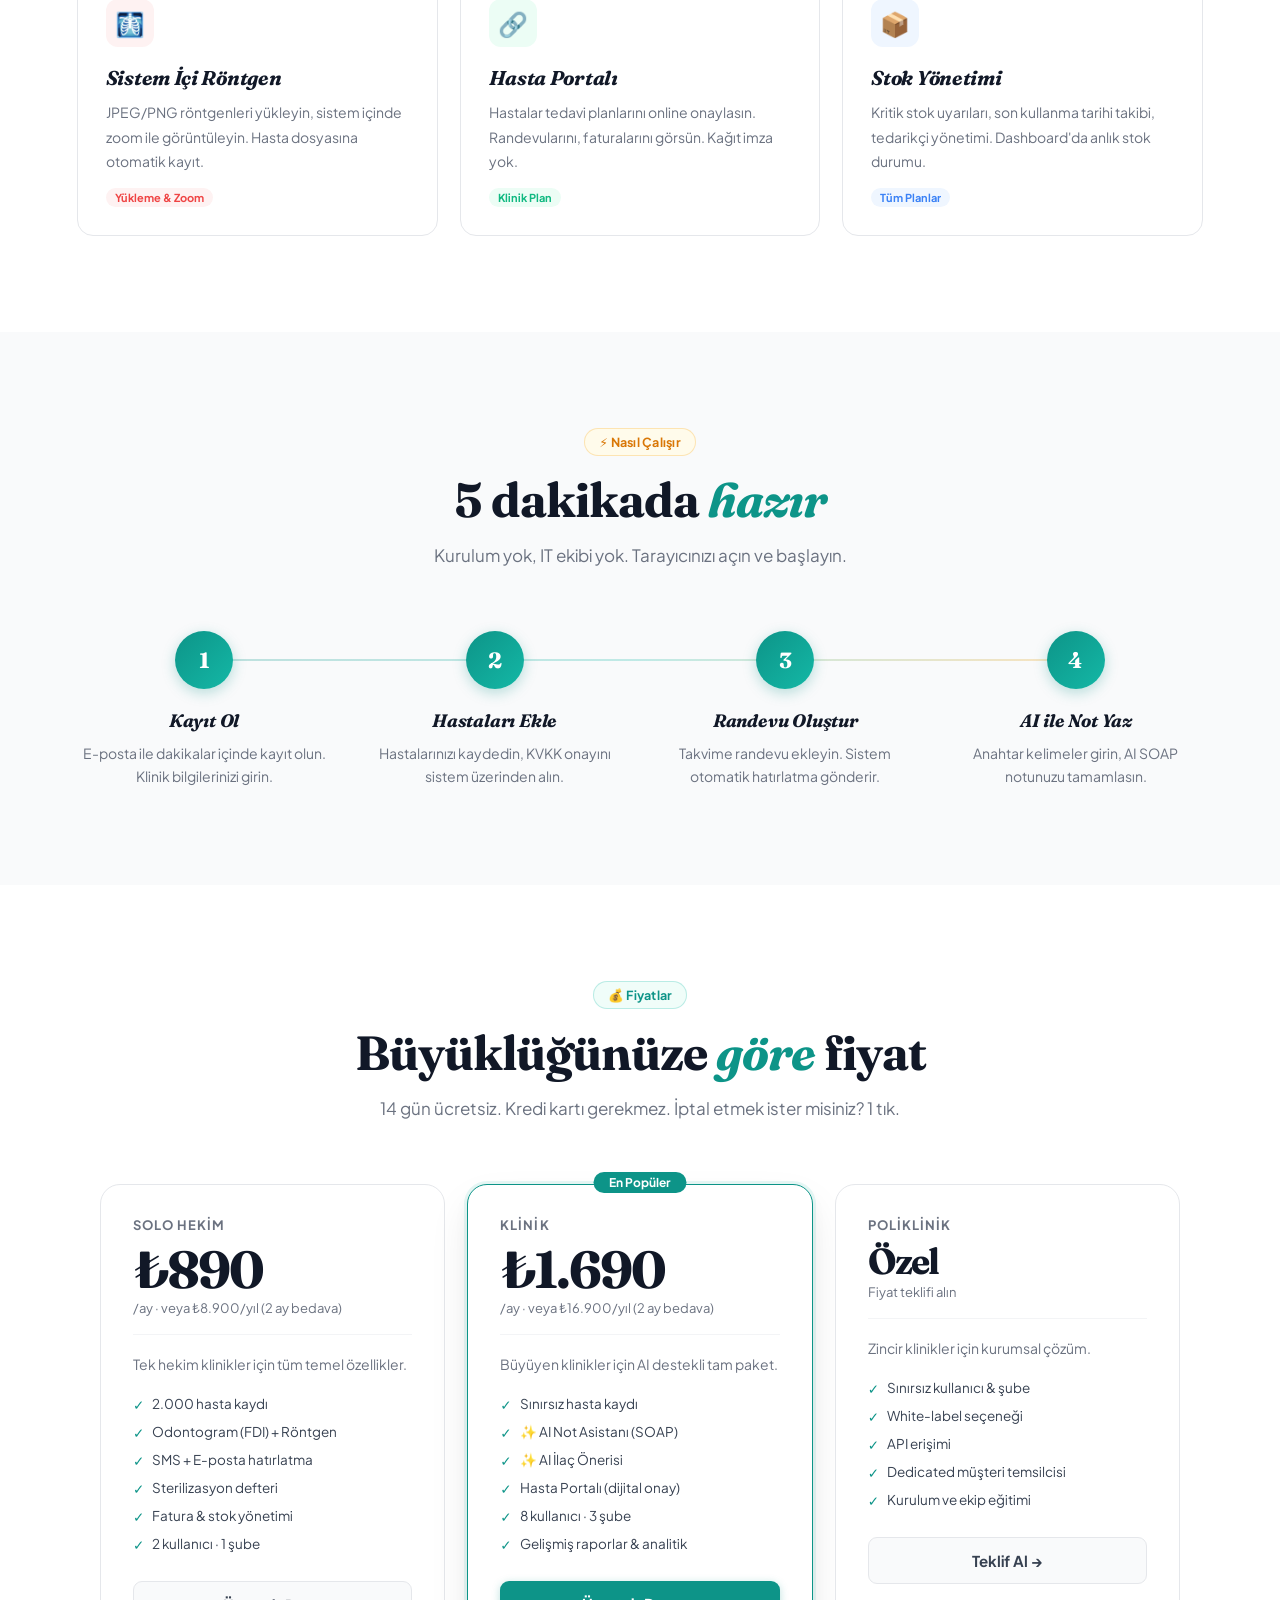
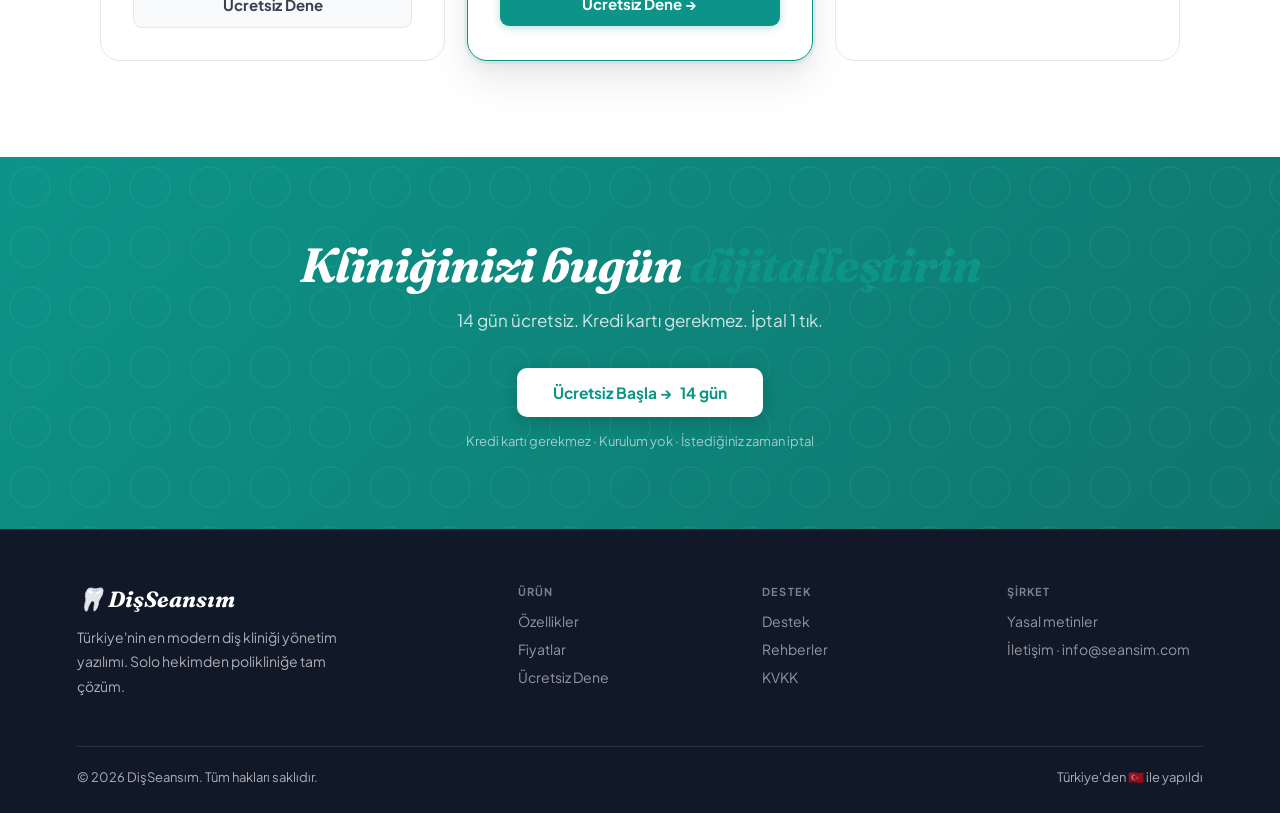
==== commit 7a851424: "Gerçek dışı iddiaları kaldır, fiyatları eşitle (890/1690), yasal metinler, Telefona yükle, Merkez ta" ====
--- a/index.html
+++ b/index.html
@@ -1,9 +1,33 @@
 <!DOCTYPE html>
 <html lang="tr">
 <head>
+<script defer src="https://guzellik.seansim.com/t.js" data-site="dis"></script>
+<script type="text/javascript">
+    (function(c,l,a,r,i,t,y){
+        c[a]=c[a]||function(){(c[a].q=c[a].q||[]).push(arguments)};
+        t=l.createElement(r);t.async=1;t.src="https://www.clarity.ms/tag/"+i;
+        y=l.getElementsByTagName(r)[0];y.parentNode.insertBefore(t,y);
+    })(window, document, "clarity", "script", "w499cwegb2");
+</script>  
+  <!-- Google tag (gtag.js) -->
+<script async src="https://www.googletagmanager.com/gtag/js?id=G-8R17RCYN2D"></script>
+<script>
+  window.dataLayer = window.dataLayer || [];
+  function gtag(){dataLayer.push(arguments);}
+  gtag('js', new Date());
+
+  gtag('config', 'G-8R17RCYN2D');
+</script>
 <meta charset="UTF-8">
 <link rel="icon" href="data:image/svg+xml,<svg xmlns='http://www.w3.org/2000/svg' viewBox='0 0 100 100'><text y='.9em' font-size='90'>🦷</text></svg>">
 <meta name="viewport" content="width=device-width,initial-scale=1">
+<link rel="canonical" href="https://dis.seansim.com/">
+<meta property="og:type" content="website">
+<meta property="og:url" content="https://dis.seansim.com/">
+<meta property="og:title" content="DişSeansım — Diş Kliniği Yönetim Yazılımı">
+<meta property="og:description" content="Randevu, odontogram, röntgen, SMS hatırlatma ve AI not asistanı tek panelde. 14 gün ücretsiz.">
+<meta property="og:locale" content="tr_TR">
+<link rel="manifest" href="/manifest.json">
 <title>DişSeansım — Türkiye'nin Modern Diş Kliniği Yazılımı</title>
 <meta name="description" content="AI destekli not, SMS hatırlatma, odontogram, hasta portalı ve çoklu şube. Solo hekimden polikliniğe tam çözüm. 14 gün ücretsiz.">
 <link rel="preconnect" href="https://fonts.googleapis.com">
@@ -189,7 +213,7 @@
   <div class="nl">
     <a href="#feats">Özellikler</a>
     <a href="#how">Nasıl Çalışır</a>
-    <a href="blog.html">Blog</a><a href="fiyat.html">Fiyatlar</a>
+    <a href="blog.html">Blog</a><a href="fiyat.html">Fiyatlar</a><a href="#" role="button" data-sx-install>📱 Telefona yükle</a>
   </div>
   <div class="nc">
     <a href="giris.html" class="btn-ng">Giriş Yap</a>
@@ -201,12 +225,12 @@
 <section class="hero">
   <div class="hero-in">
     <div>
-      <div class="h-badge">🇹🇷 Türkiye'nin #1 Diş Kliniği Yazılımı</div>
+      <div class="h-badge">🇹🇷 Diş klinikleri için yerli yazılım</div>
       <h1>Kliniğinizi<br><em>dijitalleştirin.</em><br>Hastalara odaklanın.</h1>
       <p class="h-desc">AI destekli seans notları, otomatik SMS hatırlatmaları, dijital hasta dosyası, odontogram ve çok daha fazlası. Solo hekimden polikliniğe tam çözüm.</p>
       <div class="h-ctas">
         <a href="giris.html?action=register" class="btn-h1">Ücretsiz Başla — 14 gün</a>
-        <a href="#feats" class="btn-h2">Özelliklere Bak</a>
+        <a href="#" role="button" class="btn-h2" data-sx-install>📱 Telefona yükle</a>
       </div>
       <div class="h-trust">
         <div class="h-trust-i">Kredi kartı gerekmez</div>
@@ -258,15 +282,13 @@
 
 <!-- LOGOS -->
 <div class="logos">
-  <span>NetGSM Entegre</span>
+  <span>FDI Odontogram</span>
   <span>·</span>
-  <span>İyzico Ödeme</span>
-  <span>·</span>
-  <span>PostgreSQL</span>
+  <span>NetGSM SMS altyapısı</span>
   <span>·</span>
   <span>Anthropic Claude AI</span>
   <span>·</span>
-  <span>Railway & Vercel</span>
+  <span>KVKK aydınlatma ve onay</span>
 </div>
 
 <!-- FEATURES -->
@@ -275,13 +297,13 @@
     <div class="sh">
       <div class="sbadge sb-teal">✦ Özellikler</div>
       <h2>Kliniğinizin ihtiyaç duyduğu <em>her şey</em></h2>
-      <p class="s-desc">Günde ortalama 2 saat kağıt işi tasarrufu. Daha az bürokrasi, daha çok hasta.</p>
+      <p class="s-desc">Randevudan faturaya kliniğin bütün işi tek panelde. Daha az kâğıt, daha çok hasta.</p>
     </div>
     <div class="fg">
       <div class="fc" style="--fc:#0D9488">
         <div class="fc-ic" style="background:#F0FDF9">✨</div>
         <div class="fc-t">AI Not Asistanı</div>
-        <p class="fc-d">Anahtar kelimeler girin, yapay zeka klinik SOAP notunuzu otomatik oluştursun. Seans başına 5 dakika tasarruf.</p>
+        <p class="fc-d">Anahtar kelimeler girin, yapay zekâ klinik SOAP notunuzu taslak olarak hazırlasın; son kontrol sizde.</p>
         <span class="fc-tag" style="background:#F0FDF9;color:#0D9488">Klinik Plan</span>
       </div>
       <div class="fc" style="--fc:#7C3AED">
@@ -293,7 +315,7 @@
       <div class="fc" style="--fc:#D97706">
         <div class="fc-ic" style="background:#FFFBEB">💬</div>
         <div class="fc-t">SMS & E-Posta</div>
-        <p class="fc-d">No-show oranını %40'a kadar düşürün. Randevudan 24 saat önce otomatik hatırlatma. NetGSM ile entegre.</p>
+        <p class="fc-d">Gelmeyen hasta sayısını azaltın. Randevudan önce hastaya otomatik SMS ve e-posta hatırlatması gider.</p>
         <span class="fc-tag" style="background:#FFFBEB;color:#D97706">NetGSM</span>
       </div>
       <div class="fc" style="--fc:#EF4444">
@@ -327,8 +349,8 @@
       <p class="s-desc">Kurulum yok, IT ekibi yok. Tarayıcınızı açın ve başlayın.</p>
     </div>
     <div class="how-s">
-      <div class="how-step"><div class="how-n">1</div><div class="how-t">Kayıt Ol</div><p class="how-d">E-posta ile 60 saniyede kayıt olun. Klinik bilgilerinizi girin.</p></div>
-      <div class="how-step"><div class="how-n">2</div><div class="how-t">Hastaları Ekle</div><p class="how-d">Tek tek kaydedin veya içe aktarın. KVKK onayı otomatik.</p></div>
+      <div class="how-step"><div class="how-n">1</div><div class="how-t">Kayıt Ol</div><p class="how-d">E-posta ile dakikalar içinde kayıt olun. Klinik bilgilerinizi girin.</p></div>
+      <div class="how-step"><div class="how-n">2</div><div class="how-t">Hastaları Ekle</div><p class="how-d">Hastalarınızı kaydedin, KVKK onayını sistem üzerinden alın.</p></div>
       <div class="how-step"><div class="how-n">3</div><div class="how-t">Randevu Oluştur</div><p class="how-d">Takvime randevu ekleyin. Sistem otomatik hatırlatma gönderir.</p></div>
       <div class="how-step"><div class="how-n">4</div><div class="how-t">AI ile Not Yaz</div><p class="how-d">Anahtar kelimeler girin, AI SOAP notunuzu tamamlasın.</p></div>
     </div>
@@ -347,7 +369,7 @@
       <div class="pc">
         <div class="p-nm">Solo Hekim</div>
         <div class="p-am">₺890</div>
-        <div class="p-per">/ay · veya ₺5.900/yıl (2 ay bedava)</div>
+        <div class="p-per">/ay · veya ₺8.900/yıl (2 ay bedava)</div>
         <div class="p-desc">Tek hekim klinikler için tüm temel özellikler.</div>
         <div class="p-feats">
           <div class="p-f">2.000 hasta kaydı</div>
@@ -363,7 +385,7 @@
         <div class="pop-lbl">En Popüler</div>
         <div class="p-nm">Klinik</div>
         <div class="p-am">₺1.690</div>
-        <div class="p-per">/ay · veya ₺11.900/yıl (2 ay bedava)</div>
+        <div class="p-per">/ay · veya ₺16.900/yıl (2 ay bedava)</div>
         <div class="p-desc">Büyüyen klinikler için AI destekli tam paket.</div>
         <div class="p-feats">
           <div class="p-f">Sınırsız hasta kaydı</div>
@@ -385,36 +407,9 @@
           <div class="p-f">White-label seçeneği</div>
           <div class="p-f">API erişimi</div>
           <div class="p-f">Dedicated müşteri temsilcisi</div>
-          <div class="p-f">%99.9 SLA garantisi</div>
+          <div class="p-f">Kurulum ve ekip eğitimi</div>
         </div>
-        <a href="mailto:hello@dis.seansim.com"><button class="p-btn p-bs">Teklif Al →</button></a>
-      </div>
-    </div>
-  </div>
-</section>
-
-<!-- TESTIMONIALS -->
-<section class="tests">
-  <div class="s-in">
-    <div class="sh">
-      <div class="sbadge sb-amber">⭐ Yorumlar</div>
-      <h2>Hekimler <em>ne diyor?</em></h2>
-    </div>
-    <div class="tg">
-      <div class="tc2">
-        <div class="tc2-s">★★★★★</div>
-        <p class="tc2-t">"AI not asistanı gerçekten hayat kurtarıyor. Seans notlarımı artık 2 dakikada tamamlıyorum. Günde 1.5 saat tasarruf ediyorum."</p>
-        <div class="tc2-a"><div class="tc2-av">AK</div><div><div class="tc2-nm">Dr. Ayşe Kaya</div><div class="tc2-rl">Genel Diş Hekimi, İstanbul</div></div></div>
-      </div>
-      <div class="tc2">
-        <div class="tc2-s">★★★★★</div>
-        <p class="tc2-t">"SMS hatırlatmaları sayesinde no-show oranım %35'ten %8'e düştü. Aylık 40–50 boş randevu doldu. ROI inanılmaz."</p>
-        <div class="tc2-a"><div class="tc2-av" style="background:linear-gradient(135deg,var(--am2),var(--am))">MÖ</div><div><div class="tc2-nm">Dr. Murat Öztürk</div><div class="tc2-rl">Ortodonti Uzmanı, Ankara</div></div></div>
-      </div>
-      <div class="tc2">
-        <div class="tc2-s">★★★★★</div>
-        <p class="tc2-t">"3 şubeli kliniğimizi tek panel üzerinden yönetiyoruz. Hasta portalı özelliği hastaların çok işine yarıyor."</p>
-        <div class="tc2-a"><div class="tc2-av" style="background:linear-gradient(135deg,#7C3AED,#A78BFA)">FY</div><div><div class="tc2-nm">Dr. Fatma Yıldız</div><div class="tc2-rl">Klinik Sahibi, İzmir</div></div></div>
+        <a href="mailto:info@seansim.com?subject=Di%C5%9FSeans%C4%B1m%20Poliklinik%20teklifi"><button class="p-btn p-bs">Teklif Al →</button></a>
       </div>
     </div>
   </div>
@@ -426,7 +421,7 @@
     <h2>Kliniğinizi bugün <em>dijitalleştirin</em></h2>
     <p class="s-desc">14 gün ücretsiz. Kredi kartı gerekmez. İptal 1 tık.</p>
     <a href="giris.html?action=register"><button class="btn-cta">Ücretsiz Başla → <strong>14 gün</strong></button></a>
-    <div class="cta-tr">4.9/5 puan · 500+ aktif klinik · KVKK uyumlu · Türkiye sunucuları</div>
+    <div class="cta-tr">Kredi kartı gerekmez · Kurulum yok · İstediğiniz zaman iptal</div>
   </div>
 </section>
 
@@ -443,24 +438,68 @@
     </div>
     <div class="fcol">
       <div class="fcol-t">Destek</div>
-      <a href="mailto:destek@dis.seansim.com">Destek</a><a href="#">Dokümantasyon</a><a href="#">KVKK</a>
+      <a href="mailto:info@seansim.com">Destek</a><a href="blog.html">Rehberler</a><a href="yasal.html#kvkk">KVKK</a>
     </div>
     <div class="fcol">
       <div class="fcol-t">Şirket</div>
-      <a href="#">Hakkımızda</a><a href="mailto:hello@dis.seansim.com">İletişim</a>
+      <a href="yasal.html">Yasal metinler</a><a href="mailto:info@seansim.com">İletişim · info@seansim.com</a>
     </div>
   </div>
   <div class="fb">
-    <span>© 2025 DişSeansım. Tüm hakları saklıdır.</span>
+    <span>© 2026 DişSeansım. Tüm hakları saklıdır.</span>
     <span>Türkiye'den 🇹🇷 ile yapıldı</span>
   </div>
 </footer>
 
 <script>
 window.addEventListener('scroll',()=>document.getElementById('mnav').classList.toggle('sc',scrollY>20));
-document.querySelectorAll('a[href^="#"]').forEach(a=>a.addEventListener('click',e=>{var t=document.querySelector(a.getAttribute('href'));if(t){e.preventDefault();t.scrollIntoView({behavior:'smooth',block:'start'});}}));
+document.querySelectorAll('a[href^="#"]:not([data-sx-install])').forEach(a=>a.addEventListener('click',e=>{var t=document.querySelector(a.getAttribute('href'));if(t){e.preventDefault();t.scrollIntoView({behavior:'smooth',block:'start'});}}));
 var obs=new IntersectionObserver(entries=>entries.forEach(e=>{if(e.isIntersecting){e.target.style.opacity='1';e.target.style.transform='translateY(0)';}},{threshold:.1}));
-document.querySelectorAll('.fc,.pc,.tc2,.how-step').forEach(el=>{el.style.opacity='0';el.style.transform='translateY(20px)';el.style.transition='opacity .5s ease, transform .5s ease';obs.observe(el);});
+document.querySelectorAll('.fc,.pc,.how-step').forEach(el=>{el.style.opacity='0';el.style.transform='translateY(20px)';el.style.transition='opacity .5s ease, transform .5s ease';obs.observe(el);});
+</script>
+
+<!-- Telefona yükle: henüz mobil uygulama yok; tıklayanı Merkez'e bildirir, ziyaretçiye bilgi verir -->
+<style>
+.sx-m{position:fixed;inset:0;z-index:10000;display:grid;place-items:center;padding:16px}
+.sx-m[hidden]{display:none}
+.sx-mb{position:absolute;inset:0;background:rgba(8,14,12,.55);backdrop-filter:blur(6px);-webkit-backdrop-filter:blur(6px);animation:sxF .2s ease-out}
+.sx-mc{position:relative;width:100%;max-width:400px;background:#fff;color:#14201a;border-radius:20px;padding:28px 24px 20px;box-shadow:0 30px 80px rgba(0,0,0,.25);text-align:center;font-family:"Plus Jakarta Sans",-apple-system,sans-serif;animation:sxU .26s cubic-bezier(.2,.8,.2,1)}
+.sx-mi{width:56px;height:56px;margin:0 auto 14px;border-radius:16px;display:grid;place-items:center;font-size:26px;background:#0D94881f}
+.sx-mc h3{font-size:20px;font-weight:700;letter-spacing:-.01em;margin:0 0 8px;line-height:1.3}
+.sx-mc p{font-size:15px;line-height:1.6;color:#4b5a52;margin:0 0 20px}
+.sx-mp,.sx-ms,.sx-mx{display:block;width:100%;border-radius:12px;padding:13px 16px;font:600 15px/1.2 "Plus Jakarta Sans",-apple-system,sans-serif;text-decoration:none;cursor:pointer;border:0;margin-top:8px}
+.sx-mp{background:#0D9488;color:#ffffff}
+.sx-ms{background:#f1f4f2;color:#14201a}
+.sx-mx{background:none;color:#6b7a72;font-weight:500}
+.sx-mp:focus-visible,.sx-ms:focus-visible,.sx-mx:focus-visible{outline:2px solid #0D9488;outline-offset:2px}
+@keyframes sxF{from{opacity:0}}@keyframes sxU{from{opacity:0;transform:translateY(12px) scale(.98)}}
+@media (prefers-reduced-motion:reduce){.sx-mb,.sx-mc{animation:none}}
+</style>
+<div id="sx-modal" class="sx-m" hidden role="dialog" aria-modal="true" aria-labelledby="sx-mt">
+  <div class="sx-mb" data-sx-close></div>
+  <div class="sx-mc">
+    <div class="sx-mi" aria-hidden="true">📱</div>
+    <h3 id="sx-mt">Uygulama güncellenmekte</h3>
+    <p>DişSeansım mobil uygulaması şu anda güncelleniyor. Telefonunuza kurmak için lütfen ekibimizle iletişime geçin.</p>
+    <a class="sx-mp" href="mailto:info@seansim.com?subject=DişSeansım%20mobil%20uygulama">Ekibimize yazın · info@seansim.com</a>
+    <a class="sx-ms" href="giris.html?action=register">Bu sırada tarayıcıdan ücretsiz başlayın</a>
+    <button type="button" class="sx-mx" data-sx-close>Kapat</button>
+  </div>
+</div>
+<script>
+(function(){
+  var m=document.getElementById('sx-modal'),last=null;
+  function open(){
+    last=document.activeElement;m.hidden=false;m.querySelector('.sx-mp').focus();
+    try{if(!sessionStorage.getItem('sx_it')){sessionStorage.setItem('sx_it','1');window.seansim&&window.seansim('Telefona yükle tıklandı');}}catch(e){window.seansim&&window.seansim('Telefona yükle tıklandı');}
+  }
+  function close(){m.hidden=true;if(last&&last.focus)last.focus();}
+  document.addEventListener('click',function(e){
+    if(e.target.closest('[data-sx-install]')){e.preventDefault();open();}
+    else if(e.target.closest('[data-sx-close]'))close();
+  });
+  document.addEventListener('keydown',function(e){if(e.key==='Escape'&&!m.hidden)close();});
+})();
 </script>
 </body>
 </html>
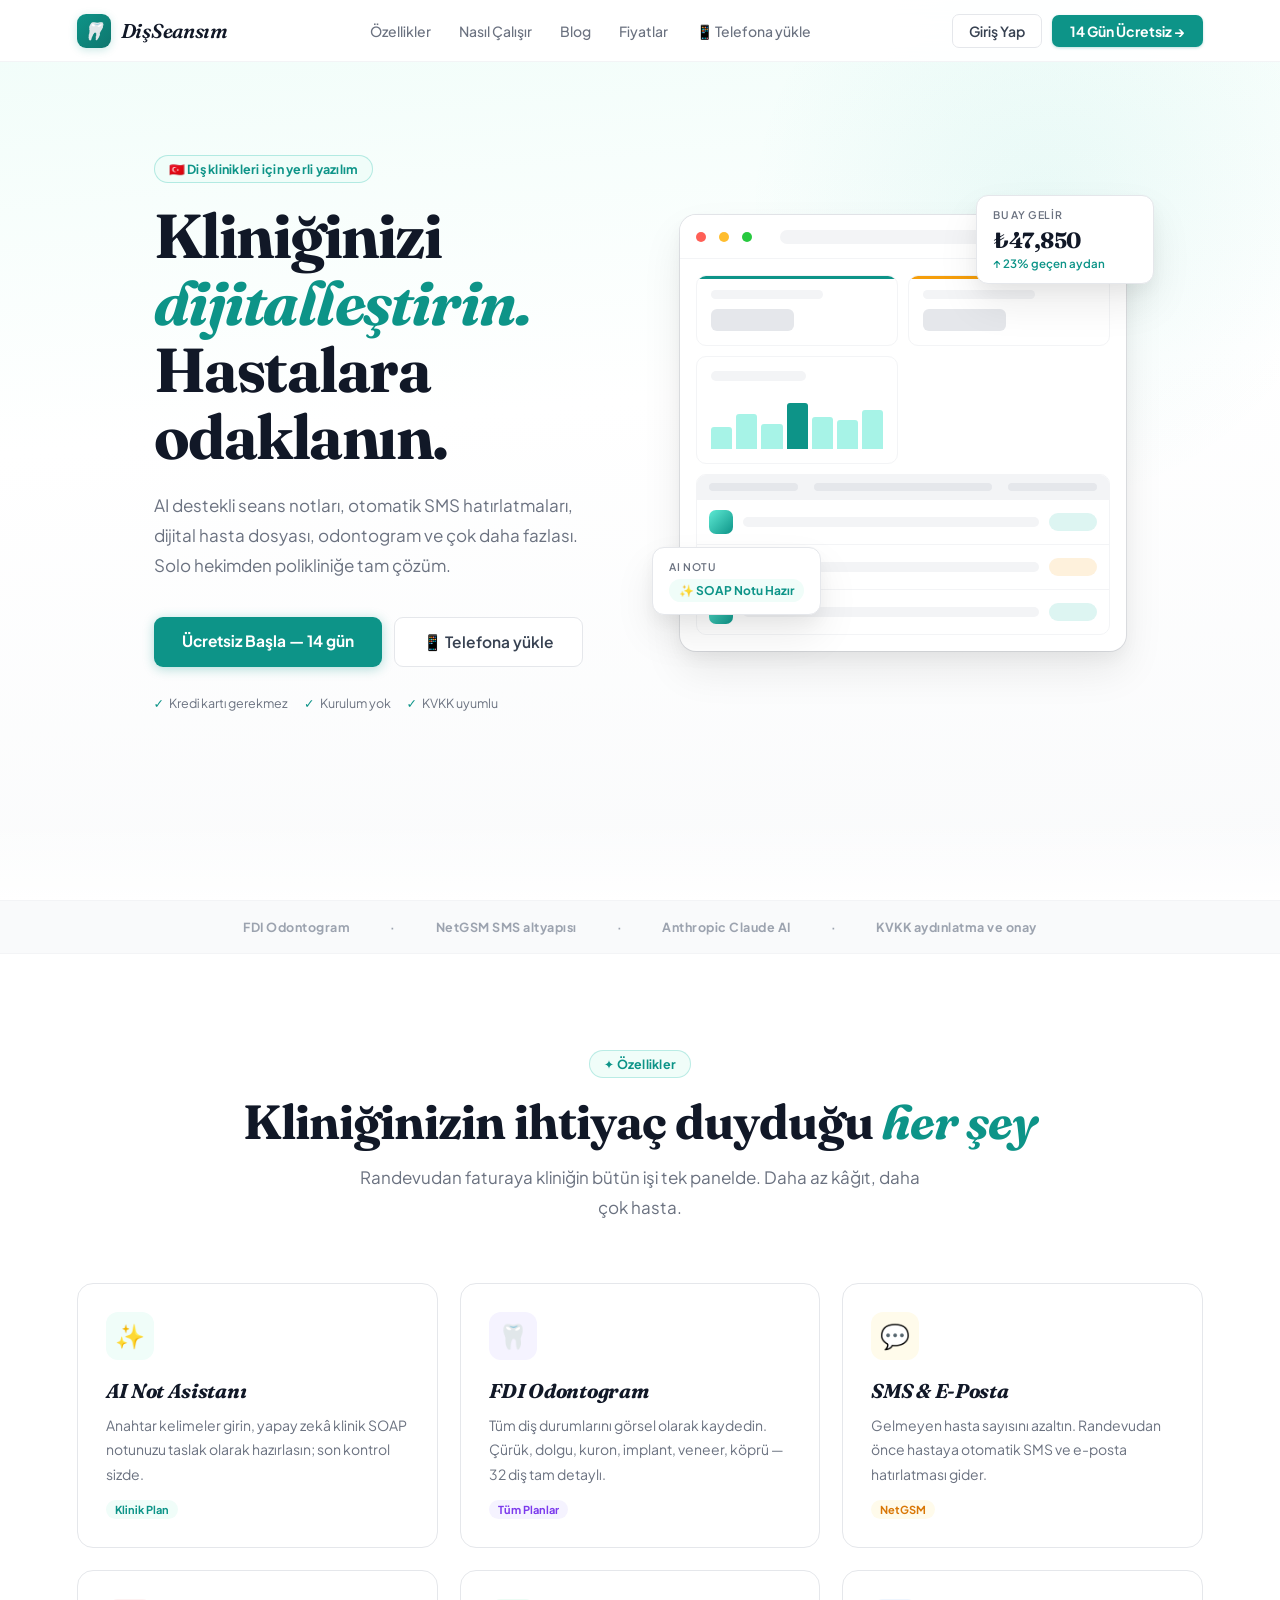
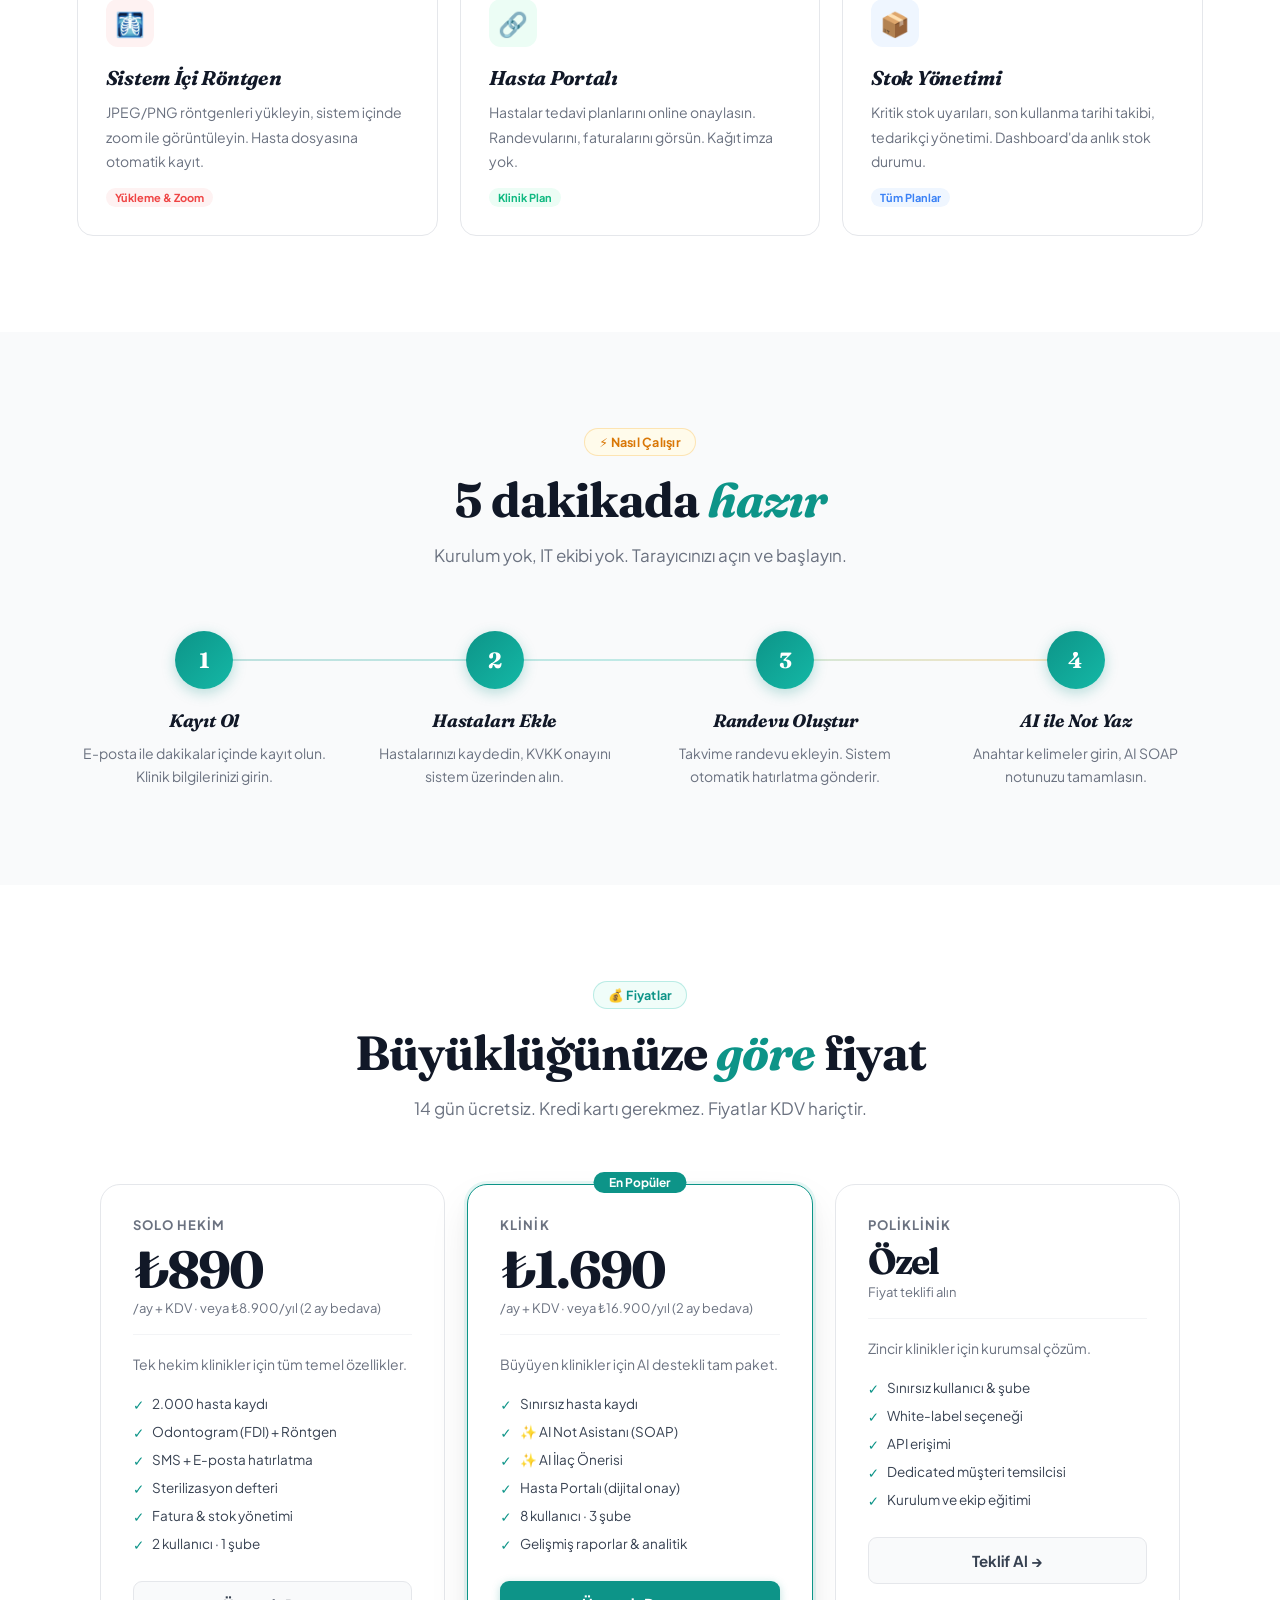
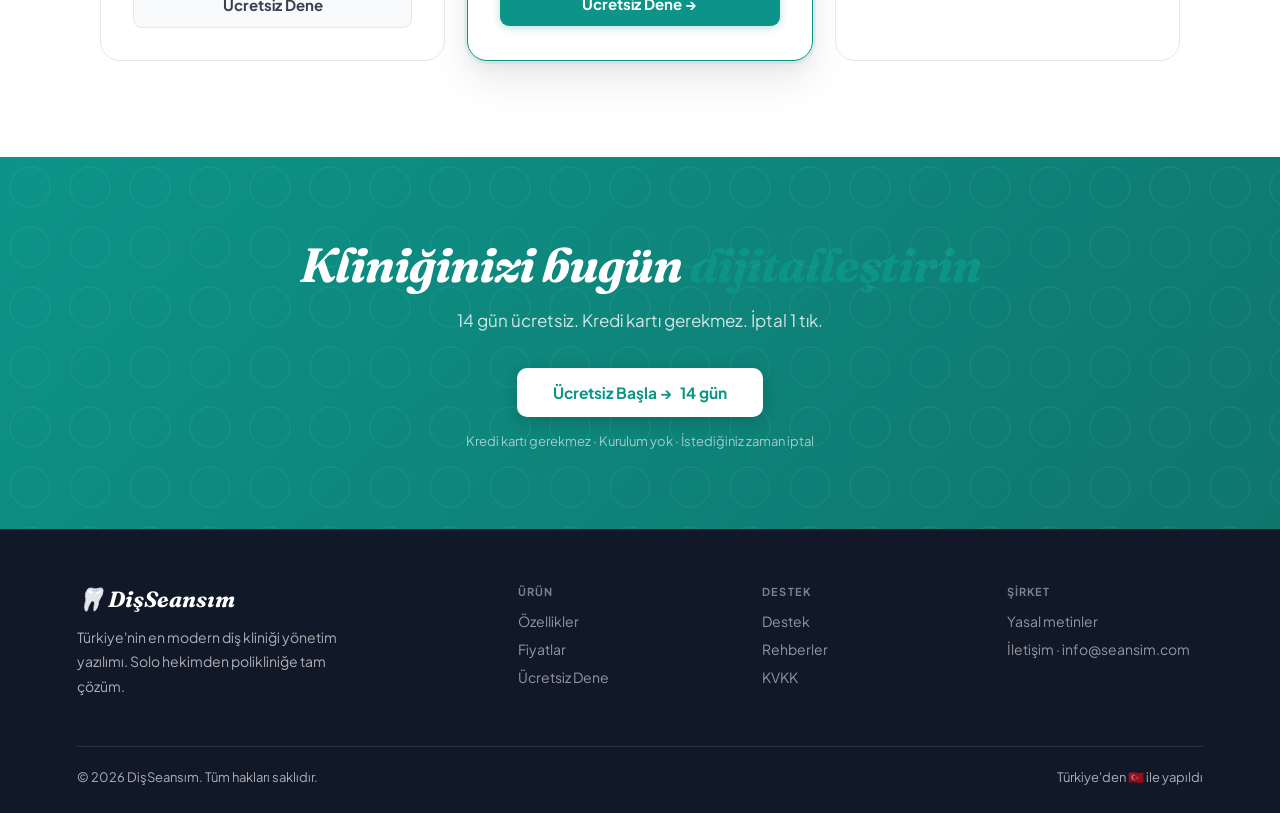
==== commit f20f47eb: "Fiyatlar KDV hariç olarak gösterilsin" ====
--- a/index.html
+++ b/index.html
@@ -363,13 +363,13 @@
     <div class="sh">
       <div class="sbadge sb-teal">💰 Fiyatlar</div>
       <h2>Büyüklüğünüze <em>göre</em> fiyat</h2>
-      <p class="s-desc">14 gün ücretsiz. Kredi kartı gerekmez. İptal etmek ister misiniz? 1 tık.</p>
+      <p class="s-desc">14 gün ücretsiz. Kredi kartı gerekmez. Fiyatlar KDV hariçtir.</p>
     </div>
     <div class="pg">
       <div class="pc">
         <div class="p-nm">Solo Hekim</div>
         <div class="p-am">₺890</div>
-        <div class="p-per">/ay · veya ₺8.900/yıl (2 ay bedava)</div>
+        <div class="p-per">/ay + KDV · veya ₺8.900/yıl (2 ay bedava)</div>
         <div class="p-desc">Tek hekim klinikler için tüm temel özellikler.</div>
         <div class="p-feats">
           <div class="p-f">2.000 hasta kaydı</div>
@@ -385,7 +385,7 @@
         <div class="pop-lbl">En Popüler</div>
         <div class="p-nm">Klinik</div>
         <div class="p-am">₺1.690</div>
-        <div class="p-per">/ay · veya ₺16.900/yıl (2 ay bedava)</div>
+        <div class="p-per">/ay + KDV · veya ₺16.900/yıl (2 ay bedava)</div>
         <div class="p-desc">Büyüyen klinikler için AI destekli tam paket.</div>
         <div class="p-feats">
           <div class="p-f">Sınırsız hasta kaydı</div>
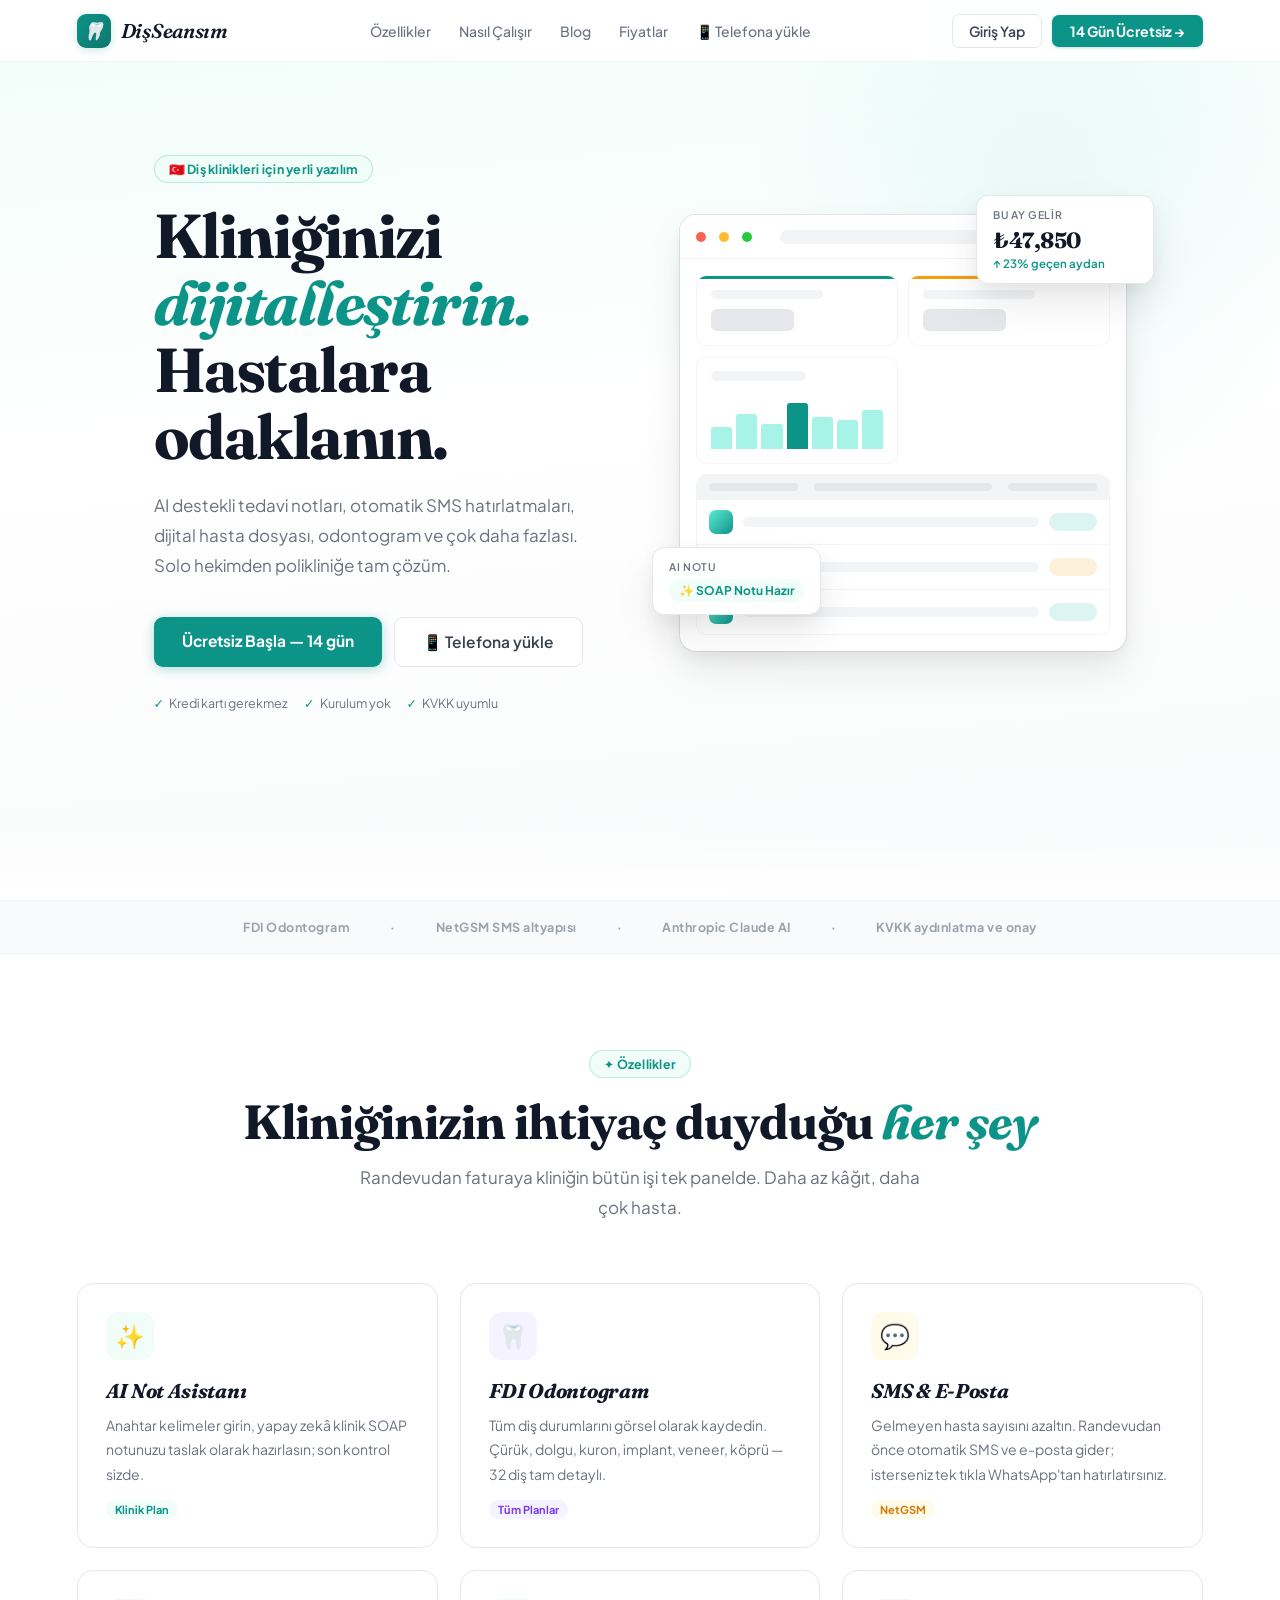
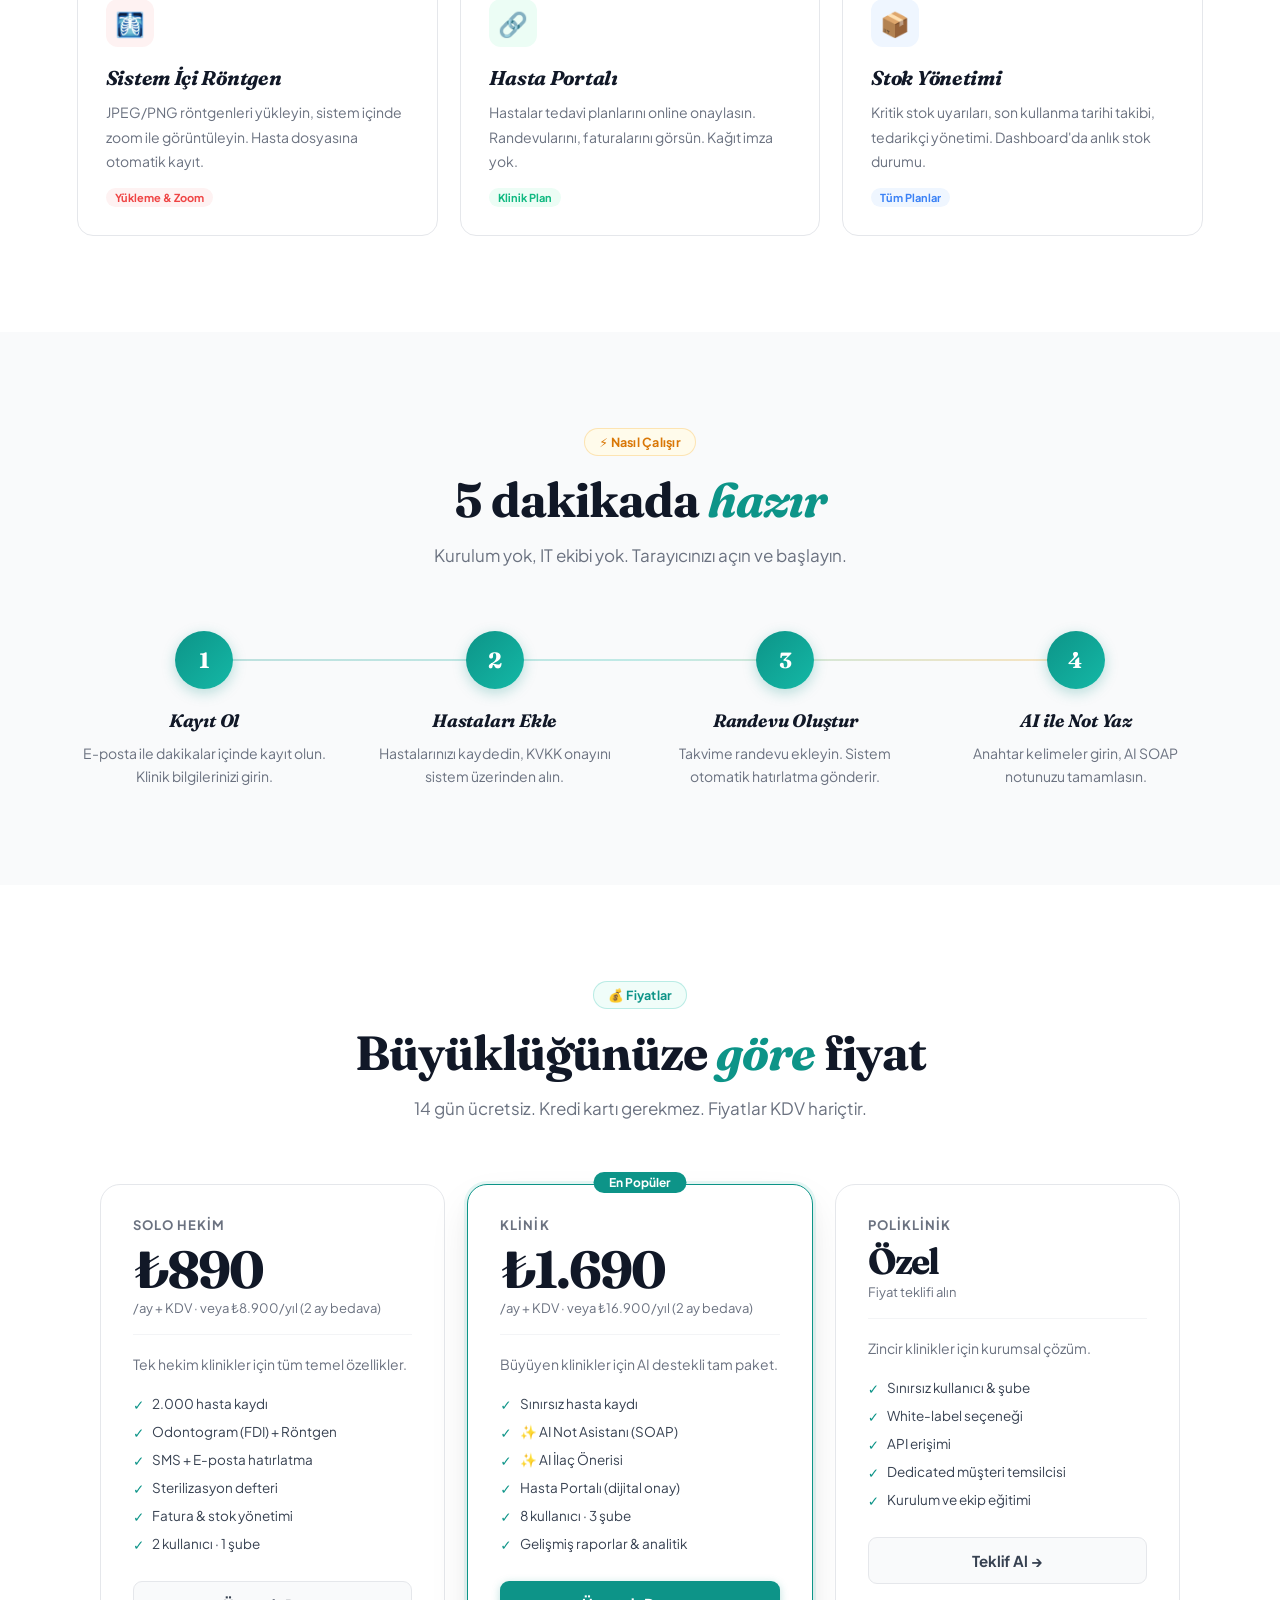
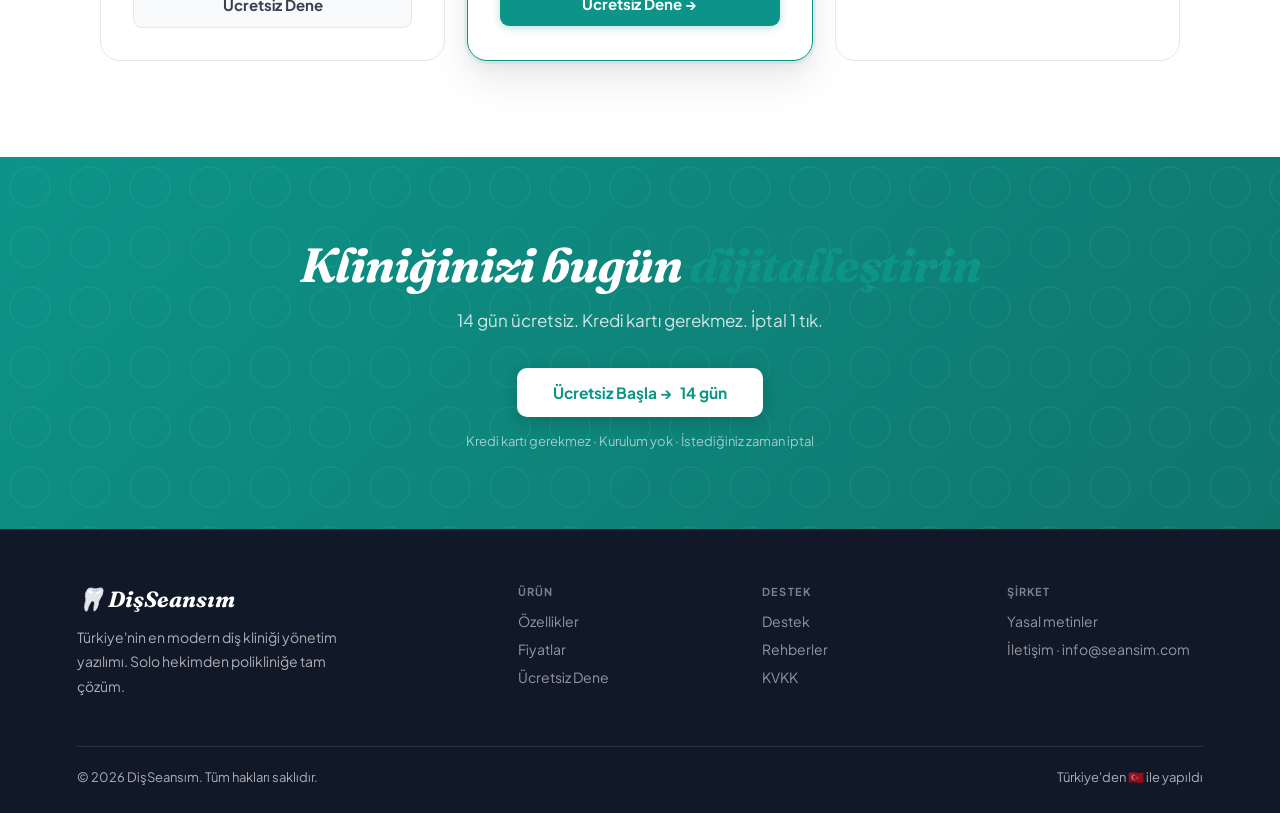
==== commit b1835262: "Tedavi notu dili, Geldi/Gelmedi/Tamamla akışı, WhatsApp hatırlatma, TC maskeleme, isimlerde HTML kaç" ====
--- a/index.html
+++ b/index.html
@@ -227,7 +227,7 @@
     <div>
       <div class="h-badge">🇹🇷 Diş klinikleri için yerli yazılım</div>
       <h1>Kliniğinizi<br><em>dijitalleştirin.</em><br>Hastalara odaklanın.</h1>
-      <p class="h-desc">AI destekli seans notları, otomatik SMS hatırlatmaları, dijital hasta dosyası, odontogram ve çok daha fazlası. Solo hekimden polikliniğe tam çözüm.</p>
+      <p class="h-desc">AI destekli tedavi notları, otomatik SMS hatırlatmaları, dijital hasta dosyası, odontogram ve çok daha fazlası. Solo hekimden polikliniğe tam çözüm.</p>
       <div class="h-ctas">
         <a href="giris.html?action=register" class="btn-h1">Ücretsiz Başla — 14 gün</a>
         <a href="#" role="button" class="btn-h2" data-sx-install>📱 Telefona yükle</a>
@@ -315,7 +315,7 @@
       <div class="fc" style="--fc:#D97706">
         <div class="fc-ic" style="background:#FFFBEB">💬</div>
         <div class="fc-t">SMS & E-Posta</div>
-        <p class="fc-d">Gelmeyen hasta sayısını azaltın. Randevudan önce hastaya otomatik SMS ve e-posta hatırlatması gider.</p>
+        <p class="fc-d">Gelmeyen hasta sayısını azaltın. Randevudan önce otomatik SMS ve e-posta gider; isterseniz tek tıkla WhatsApp'tan hatırlatırsınız.</p>
         <span class="fc-tag" style="background:#FFFBEB;color:#D97706">NetGSM</span>
       </div>
       <div class="fc" style="--fc:#EF4444">
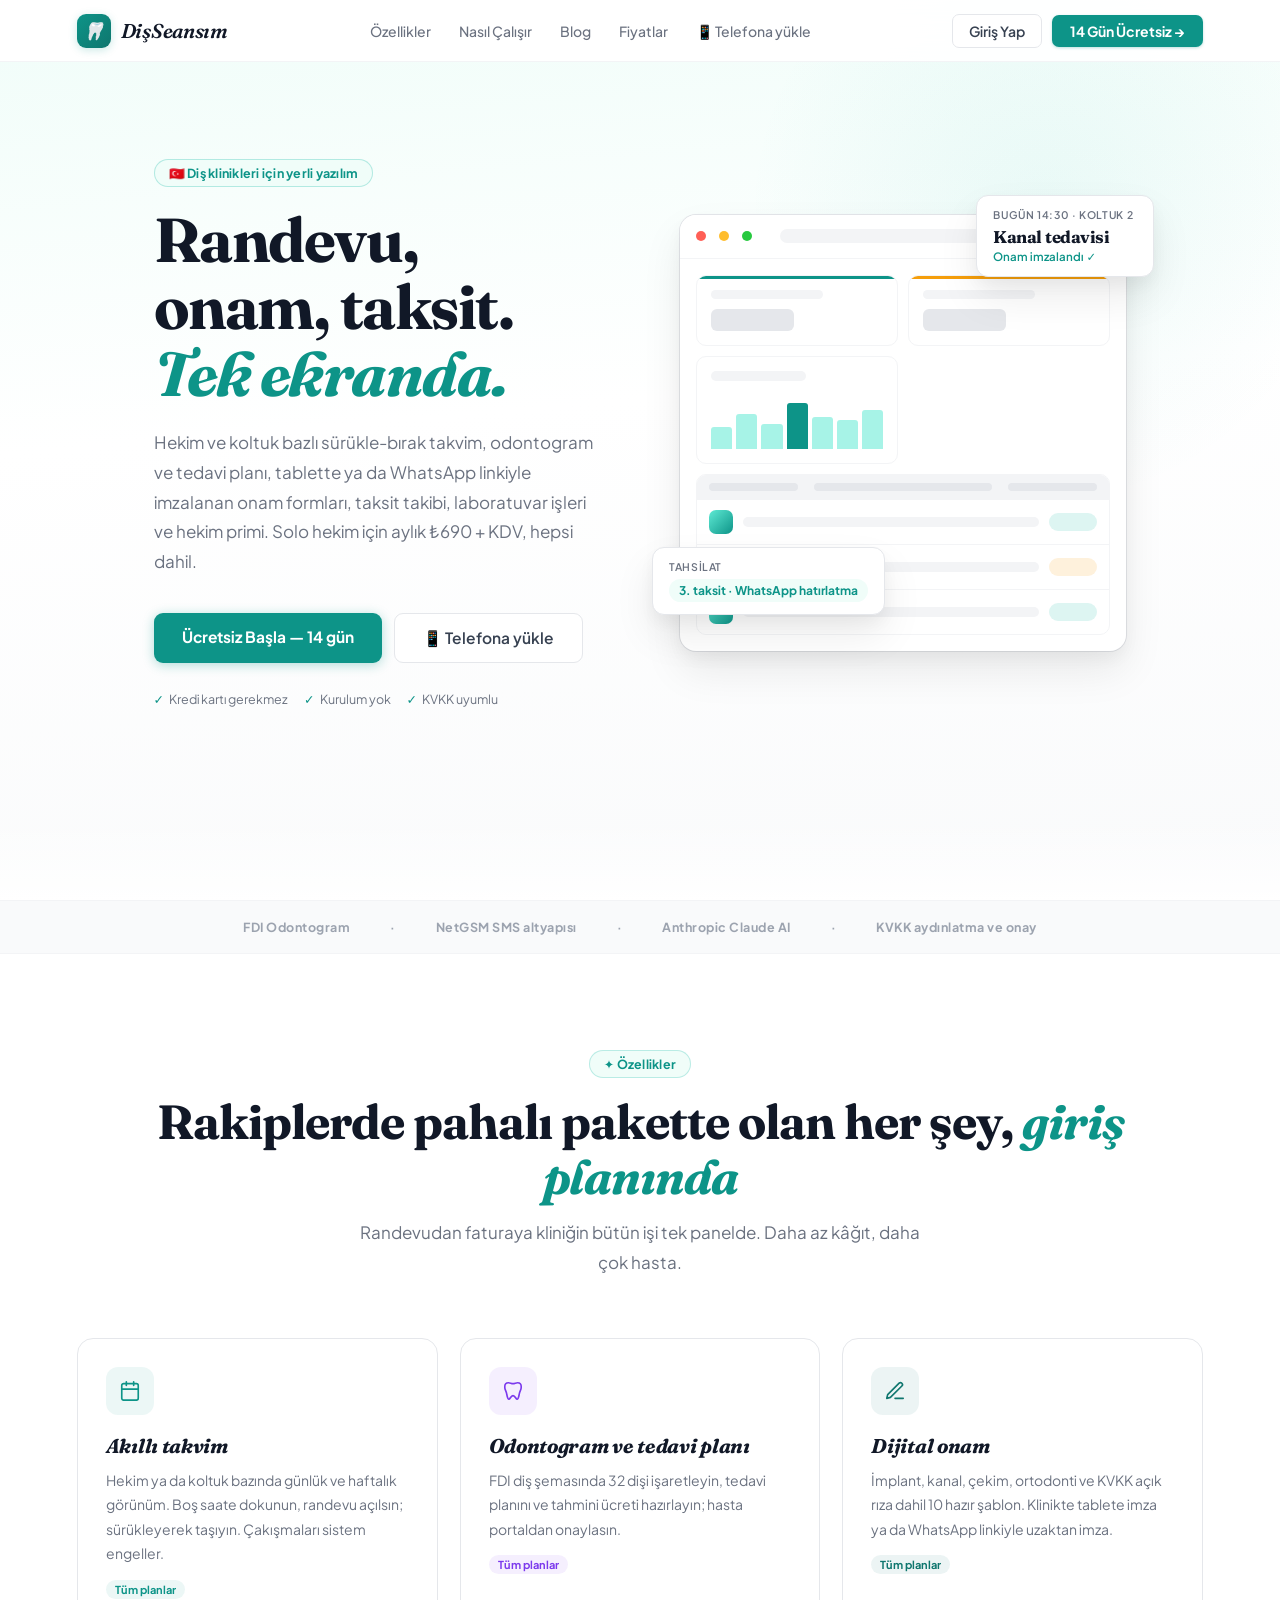
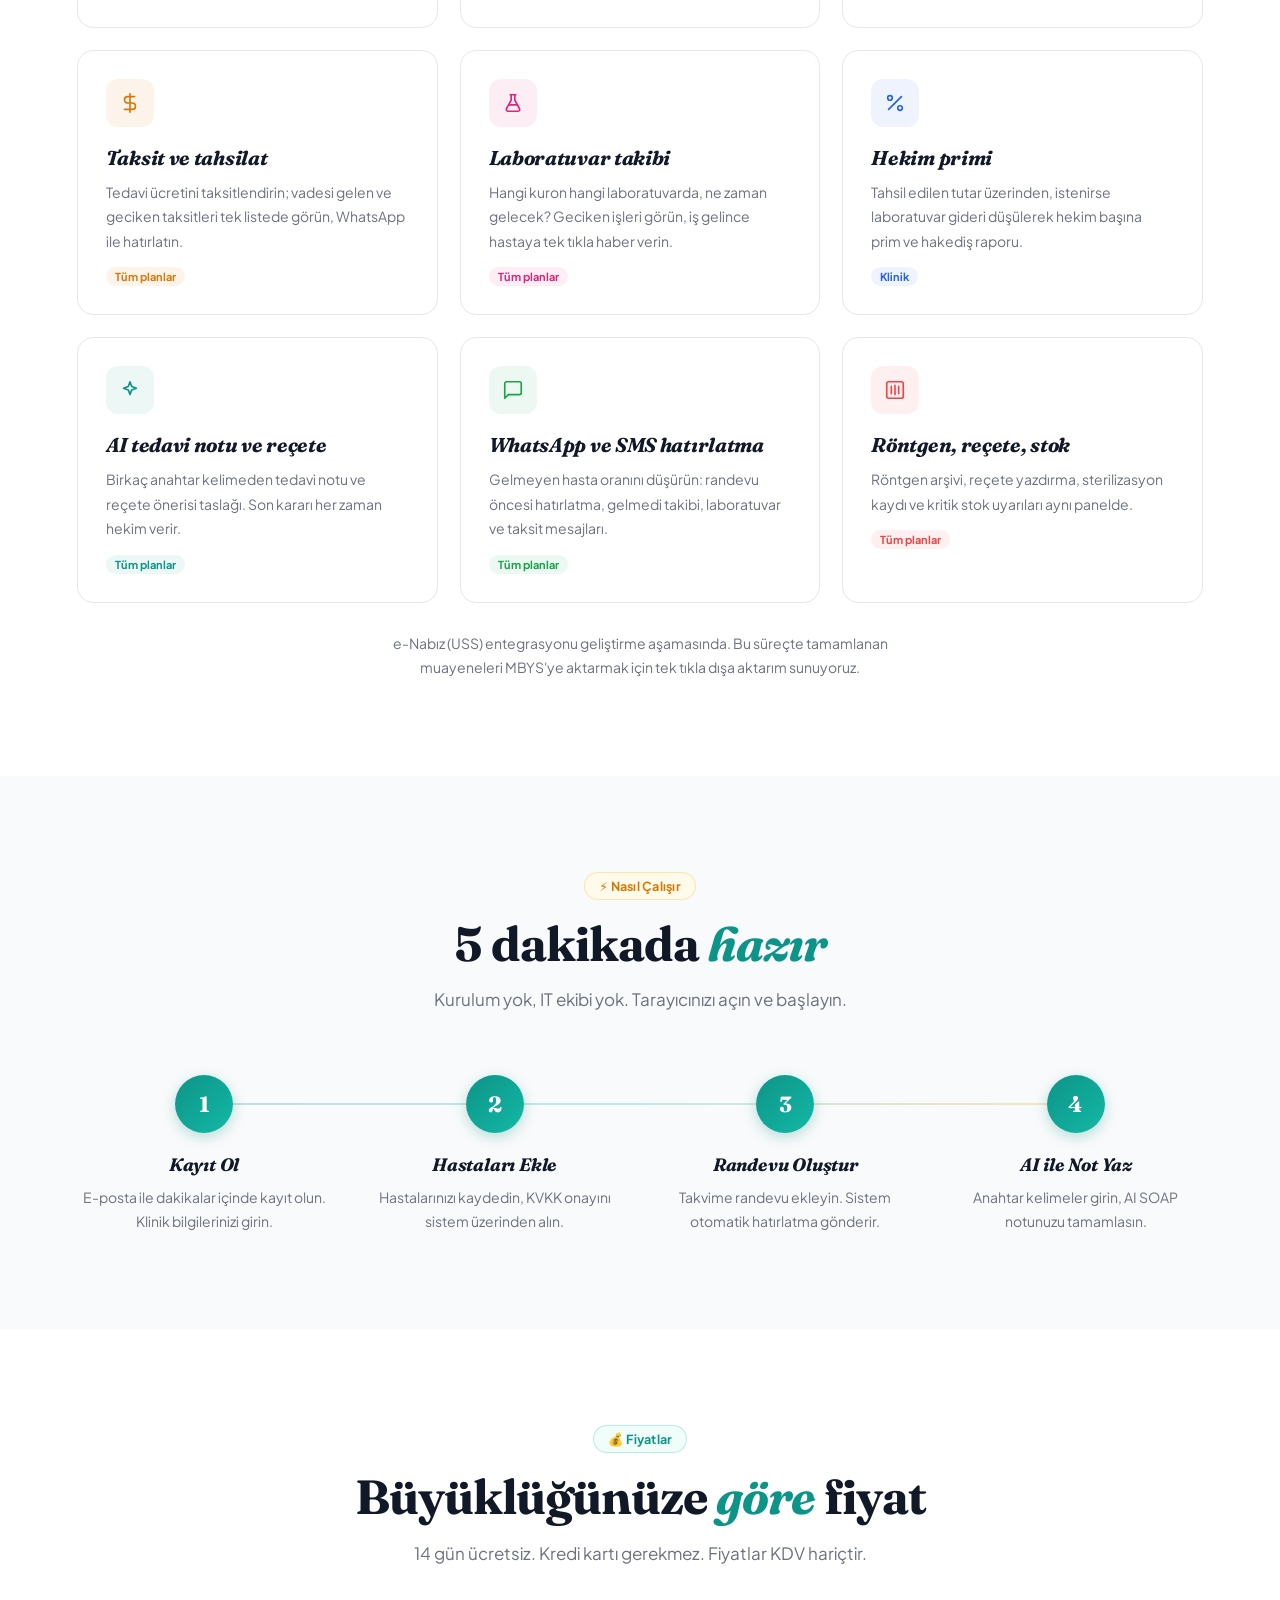
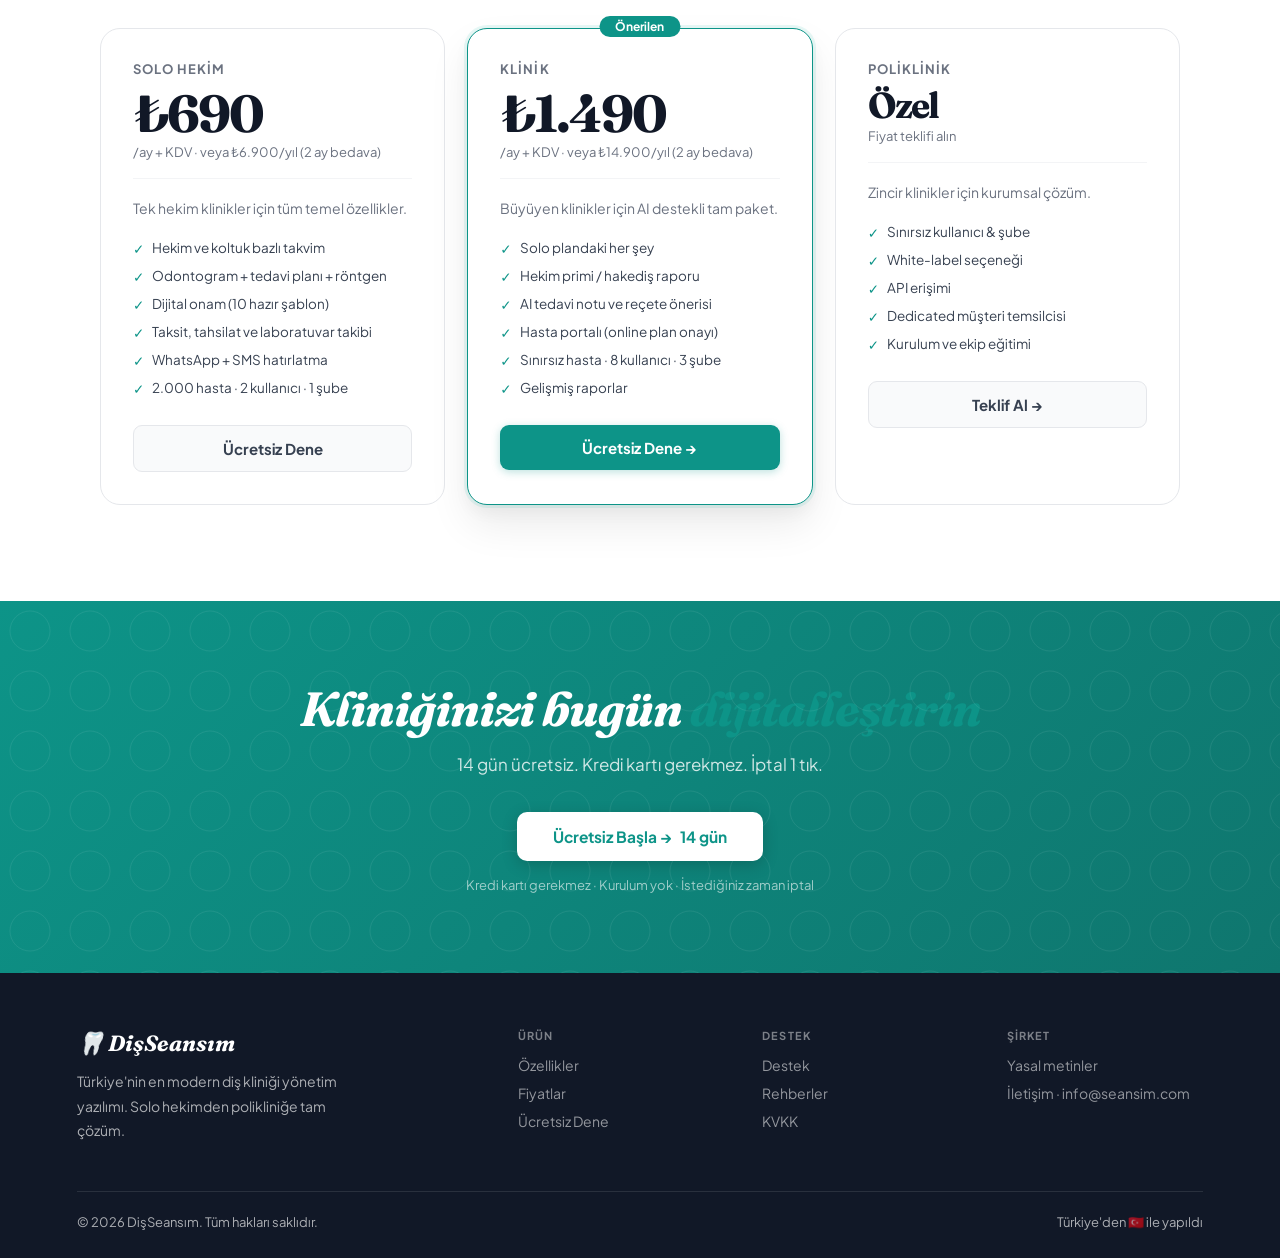
==== commit d8c8538e: "v2: sürükle-bırak takvim, dijital onam, laboratuvar, tahsilat ve taksit, hekim primi, yeni ikonlar v" ====
--- a/index.html
+++ b/index.html
@@ -61,6 +61,9 @@
 .nc{display:flex;align-items:center;gap:10px}
 .btn-ng{padding:7px 16px;border-radius:7px;font-size:14px;font-weight:600;color:var(--ink2);border:1px solid var(--bdr);background:white;transition:all .15s}
 .btn-ng:hover{background:var(--bg2)}
+.btn-ng,.btn-np{white-space:nowrap}
+.m-s{display:none}
+@media(max-width:420px){nav{padding:0 4vw}.nc{gap:6px}.btn-ng,.btn-np{padding:7px 10px;font-size:13px}.m-s{display:inline}.m-h{display:none}}
 .btn-np{padding:7px 18px;border-radius:7px;font-size:14px;font-weight:700;color:white;background:var(--tl);border:none;box-shadow:0 1px 3px rgba(13,148,136,.28);transition:all .15s}
 .btn-np:hover{background:var(--tl2);transform:translateY(-1px);box-shadow:0 4px 12px rgba(13,148,136,.3)}
 
@@ -217,7 +220,7 @@
   </div>
   <div class="nc">
     <a href="giris.html" class="btn-ng">Giriş Yap</a>
-    <a href="giris.html?action=register" class="btn-np">14 Gün Ücretsiz →</a>
+    <a href="giris.html?action=register" class="btn-np"><span class="m-s">Deneyin</span><span class="m-h">14 Gün Ücretsiz →</span></a>
   </div>
 </nav>
 
@@ -226,8 +229,8 @@
   <div class="hero-in">
     <div>
       <div class="h-badge">🇹🇷 Diş klinikleri için yerli yazılım</div>
-      <h1>Kliniğinizi<br><em>dijitalleştirin.</em><br>Hastalara odaklanın.</h1>
-      <p class="h-desc">AI destekli tedavi notları, otomatik SMS hatırlatmaları, dijital hasta dosyası, odontogram ve çok daha fazlası. Solo hekimden polikliniğe tam çözüm.</p>
+      <h1>Randevu, onam, taksit.<br><em>Tek ekranda.</em></h1>
+      <p class="h-desc">Hekim ve koltuk bazlı sürükle-bırak takvim, odontogram ve tedavi planı, tablette ya da WhatsApp linkiyle imzalanan onam formları, taksit takibi, laboratuvar işleri ve hekim primi. Solo hekim için aylık ₺690 + KDV, hepsi dahil.</p>
       <div class="h-ctas">
         <a href="giris.html?action=register" class="btn-h1">Ücretsiz Başla — 14 gün</a>
         <a href="#" role="button" class="btn-h2" data-sx-install>📱 Telefona yükle</a>
@@ -268,13 +271,13 @@
         </div>
       </div>
       <div class="hf hf1">
-        <div class="hf-l">Bu Ay Gelir</div>
-        <div class="hf-v">₺47,850</div>
-        <div class="hf-s">↑ 23% geçen aydan</div>
+        <div class="hf-l">Bugün 14:30 · Koltuk 2</div>
+        <div class="hf-v" style="font-size:17px">Kanal tedavisi</div>
+        <div class="hf-s">Onam imzalandı ✓</div>
       </div>
       <div class="hf hf2">
-        <div class="hf-l">AI Notu</div>
-        <div style="margin-top:4px"><div class="hf-pill">✨ SOAP Notu Hazır</div></div>
+        <div class="hf-l">Tahsilat</div>
+        <div style="margin-top:4px"><div class="hf-pill">3. taksit · WhatsApp hatırlatma</div></div>
       </div>
     </div>
   </div>
@@ -296,47 +299,66 @@
   <div class="s-in">
     <div class="sh">
       <div class="sbadge sb-teal">✦ Özellikler</div>
-      <h2>Kliniğinizin ihtiyaç duyduğu <em>her şey</em></h2>
+      <h2>Rakiplerde pahalı pakette olan her şey, <em>giriş planında</em></h2>
       <p class="s-desc">Randevudan faturaya kliniğin bütün işi tek panelde. Daha az kâğıt, daha çok hasta.</p>
     </div>
     <div class="fg">
       <div class="fc" style="--fc:#0D9488">
-        <div class="fc-ic" style="background:#F0FDF9">✨</div>
-        <div class="fc-t">AI Not Asistanı</div>
-        <p class="fc-d">Anahtar kelimeler girin, yapay zekâ klinik SOAP notunuzu taslak olarak hazırlasın; son kontrol sizde.</p>
-        <span class="fc-tag" style="background:#F0FDF9;color:#0D9488">Klinik Plan</span>
+        <div class="fc-ic" style="background:#0D948814"><svg viewBox="0 0 24 24" width="22" height="22" fill="none" stroke="#0D9488" stroke-width="1.8" stroke-linecap="round" stroke-linejoin="round" aria-hidden="true"><path d="M8 2v4M16 2v4M3 10h18M5 4h14a2 2 0 012 2v14a2 2 0 01-2 2H5a2 2 0 01-2-2V6a2 2 0 012-2z"/></svg></div>
+        <div class="fc-t">Akıllı takvim</div>
+        <p class="fc-d">Hekim ya da koltuk bazında günlük ve haftalık görünüm. Boş saate dokunun, randevu açılsın; sürükleyerek taşıyın. Çakışmaları sistem engeller.</p>
+        <span class="fc-tag" style="background:#0D948814;color:#0D9488">Tüm planlar</span>
       </div>
       <div class="fc" style="--fc:#7C3AED">
-        <div class="fc-ic" style="background:#F5F3FF">🦷</div>
-        <div class="fc-t">FDI Odontogram</div>
-        <p class="fc-d">Tüm diş durumlarını görsel olarak kaydedin. Çürük, dolgu, kuron, implant, veneer, köprü — 32 diş tam detaylı.</p>
-        <span class="fc-tag" style="background:#F5F3FF;color:#7C3AED">Tüm Planlar</span>
+        <div class="fc-ic" style="background:#7C3AED14"><svg viewBox="0 0 24 24" width="22" height="22" fill="none" stroke="#7C3AED" stroke-width="1.8" stroke-linecap="round" stroke-linejoin="round" aria-hidden="true"><path d="M7 3c-2.5 0-4 2-4 4.5 0 3 1.5 4.5 2 7 .6 3 1 6.5 2.5 6.5S9.5 17 12 17s3 4 4.5 4S18.4 17.5 19 14.5c.5-2.5 2-4 2-7C21 5 19.5 3 17 3c-2 0-3 1-5 1S9 3 7 3z"/></svg></div>
+        <div class="fc-t">Odontogram ve tedavi planı</div>
+        <p class="fc-d">FDI diş şemasında 32 dişi işaretleyin, tedavi planını ve tahmini ücreti hazırlayın; hasta portaldan onaylasın.</p>
+        <span class="fc-tag" style="background:#7C3AED14;color:#7C3AED">Tüm planlar</span>
+      </div>
+      <div class="fc" style="--fc:#0F766E">
+        <div class="fc-ic" style="background:#0F766E14"><svg viewBox="0 0 24 24" width="22" height="22" fill="none" stroke="#0F766E" stroke-width="1.8" stroke-linecap="round" stroke-linejoin="round" aria-hidden="true"><path d="M12 20h9M16.5 3.5a2.1 2.1 0 013 3L7 19l-4 1 1-4z"/></svg></div>
+        <div class="fc-t">Dijital onam</div>
+        <p class="fc-d">İmplant, kanal, çekim, ortodonti ve KVKK açık rıza dahil 10 hazır şablon. Klinikte tablete imza ya da WhatsApp linkiyle uzaktan imza.</p>
+        <span class="fc-tag" style="background:#0F766E14;color:#0F766E">Tüm planlar</span>
       </div>
       <div class="fc" style="--fc:#D97706">
-        <div class="fc-ic" style="background:#FFFBEB">💬</div>
-        <div class="fc-t">SMS & E-Posta</div>
-        <p class="fc-d">Gelmeyen hasta sayısını azaltın. Randevudan önce otomatik SMS ve e-posta gider; isterseniz tek tıkla WhatsApp'tan hatırlatırsınız.</p>
-        <span class="fc-tag" style="background:#FFFBEB;color:#D97706">NetGSM</span>
+        <div class="fc-ic" style="background:#D9770614"><svg viewBox="0 0 24 24" width="22" height="22" fill="none" stroke="#D97706" stroke-width="1.8" stroke-linecap="round" stroke-linejoin="round" aria-hidden="true"><path d="M12 2v20M17 5H9.5a3.5 3.5 0 000 7h5a3.5 3.5 0 010 7H6"/></svg></div>
+        <div class="fc-t">Taksit ve tahsilat</div>
+        <p class="fc-d">Tedavi ücretini taksitlendirin; vadesi gelen ve geciken taksitleri tek listede görün, WhatsApp ile hatırlatın.</p>
+        <span class="fc-tag" style="background:#D9770614;color:#D97706">Tüm planlar</span>
+      </div>
+      <div class="fc" style="--fc:#DB2777">
+        <div class="fc-ic" style="background:#DB277714"><svg viewBox="0 0 24 24" width="22" height="22" fill="none" stroke="#DB2777" stroke-width="1.8" stroke-linecap="round" stroke-linejoin="round" aria-hidden="true"><path d="M9 3h6M10 3v6l-5 9a2 2 0 001.7 3h10.6a2 2 0 001.7-3l-5-9V3M7 14h10"/></svg></div>
+        <div class="fc-t">Laboratuvar takibi</div>
+        <p class="fc-d">Hangi kuron hangi laboratuvarda, ne zaman gelecek? Geciken işleri görün, iş gelince hastaya tek tıkla haber verin.</p>
+        <span class="fc-tag" style="background:#DB277714;color:#DB2777">Tüm planlar</span>
+      </div>
+      <div class="fc" style="--fc:#2563EB">
+        <div class="fc-ic" style="background:#2563EB14"><svg viewBox="0 0 24 24" width="22" height="22" fill="none" stroke="#2563EB" stroke-width="1.8" stroke-linecap="round" stroke-linejoin="round" aria-hidden="true"><path d="M19 5L5 19M6.5 9a2.5 2.5 0 100-5 2.5 2.5 0 000 5zM17.5 20a2.5 2.5 0 100-5 2.5 2.5 0 000 5z"/></svg></div>
+        <div class="fc-t">Hekim primi</div>
+        <p class="fc-d">Tahsil edilen tutar üzerinden, istenirse laboratuvar gideri düşülerek hekim başına prim ve hakediş raporu.</p>
+        <span class="fc-tag" style="background:#2563EB14;color:#2563EB">Klinik</span>
+      </div>
+      <div class="fc" style="--fc:#0D9488">
+        <div class="fc-ic" style="background:#0D948814"><svg viewBox="0 0 24 24" width="22" height="22" fill="none" stroke="#0D9488" stroke-width="1.8" stroke-linecap="round" stroke-linejoin="round" aria-hidden="true"><path d="M12 3l1.9 5.1L19 10l-5.1 1.9L12 17l-1.9-5.1L5 10l5.1-1.9z"/></svg></div>
+        <div class="fc-t">AI tedavi notu ve reçete</div>
+        <p class="fc-d">Birkaç anahtar kelimeden tedavi notu ve reçete önerisi taslağı. Son kararı her zaman hekim verir.</p>
+        <span class="fc-tag" style="background:#0D948814;color:#0D9488">Tüm planlar</span>
+      </div>
+      <div class="fc" style="--fc:#16A34A">
+        <div class="fc-ic" style="background:#16A34A14"><svg viewBox="0 0 24 24" width="22" height="22" fill="none" stroke="#16A34A" stroke-width="1.8" stroke-linecap="round" stroke-linejoin="round" aria-hidden="true"><path d="M21 15a2 2 0 01-2 2H7l-4 4V5a2 2 0 012-2h14a2 2 0 012 2z"/></svg></div>
+        <div class="fc-t">WhatsApp ve SMS hatırlatma</div>
+        <p class="fc-d">Gelmeyen hasta oranını düşürün: randevu öncesi hatırlatma, gelmedi takibi, laboratuvar ve taksit mesajları.</p>
+        <span class="fc-tag" style="background:#16A34A14;color:#16A34A">Tüm planlar</span>
       </div>
       <div class="fc" style="--fc:#EF4444">
-        <div class="fc-ic" style="background:#FEF2F2">🩻</div>
-        <div class="fc-t">Sistem İçi Röntgen</div>
-        <p class="fc-d">JPEG/PNG röntgenleri yükleyin, sistem içinde zoom ile görüntüleyin. Hasta dosyasına otomatik kayıt.</p>
-        <span class="fc-tag" style="background:#FEF2F2;color:#EF4444">Yükleme & Zoom</span>
-      </div>
-      <div class="fc" style="--fc:#10B981">
-        <div class="fc-ic" style="background:#ECFDF5">🔗</div>
-        <div class="fc-t">Hasta Portalı</div>
-        <p class="fc-d">Hastalar tedavi planlarını online onaylasın. Randevularını, faturalarını görsün. Kağıt imza yok.</p>
-        <span class="fc-tag" style="background:#ECFDF5;color:#10B981">Klinik Plan</span>
-      </div>
-      <div class="fc" style="--fc:#3B82F6">
-        <div class="fc-ic" style="background:#EFF6FF">📦</div>
-        <div class="fc-t">Stok Yönetimi</div>
-        <p class="fc-d">Kritik stok uyarıları, son kullanma tarihi takibi, tedarikçi yönetimi. Dashboard'da anlık stok durumu.</p>
-        <span class="fc-tag" style="background:#EFF6FF;color:#3B82F6">Tüm Planlar</span>
-      </div>
-    </div>
+        <div class="fc-ic" style="background:#EF444414"><svg viewBox="0 0 24 24" width="22" height="22" fill="none" stroke="#EF4444" stroke-width="1.8" stroke-linecap="round" stroke-linejoin="round" aria-hidden="true"><path d="M3 5a2 2 0 012-2h14a2 2 0 012 2v14a2 2 0 01-2 2H5a2 2 0 01-2-2zM8 8v8M12 7v10M16 8v8"/></svg></div>
+        <div class="fc-t">Röntgen, reçete, stok</div>
+        <p class="fc-d">Röntgen arşivi, reçete yazdırma, sterilizasyon kaydı ve kritik stok uyarıları aynı panelde.</p>
+        <span class="fc-tag" style="background:#EF444414;color:#EF4444">Tüm planlar</span>
+      </div>
+    </div>
+    <p class="s-desc" style="margin:28px auto 0;text-align:center;font-size:14px">e-Nabız (USS) entegrasyonu geliştirme aşamasında. Bu süreçte tamamlanan muayeneleri MBYS'ye aktarmak için tek tıkla dışa aktarım sunuyoruz.</p>
   </div>
 </section>
 
@@ -368,32 +390,32 @@
     <div class="pg">
       <div class="pc">
         <div class="p-nm">Solo Hekim</div>
-        <div class="p-am">₺890</div>
-        <div class="p-per">/ay + KDV · veya ₺8.900/yıl (2 ay bedava)</div>
+        <div class="p-am">₺690</div>
+        <div class="p-per">/ay + KDV · veya ₺6.900/yıl (2 ay bedava)</div>
         <div class="p-desc">Tek hekim klinikler için tüm temel özellikler.</div>
         <div class="p-feats">
-          <div class="p-f">2.000 hasta kaydı</div>
-          <div class="p-f">Odontogram (FDI) + Röntgen</div>
-          <div class="p-f">SMS + E-posta hatırlatma</div>
-          <div class="p-f">Sterilizasyon defteri</div>
-          <div class="p-f">Fatura & stok yönetimi</div>
-          <div class="p-f">2 kullanıcı · 1 şube</div>
+          <div class="p-f">Hekim ve koltuk bazlı takvim</div>
+          <div class="p-f">Odontogram + tedavi planı + röntgen</div>
+          <div class="p-f">Dijital onam (10 hazır şablon)</div>
+          <div class="p-f">Taksit, tahsilat ve laboratuvar takibi</div>
+          <div class="p-f">WhatsApp + SMS hatırlatma</div>
+          <div class="p-f">2.000 hasta · 2 kullanıcı · 1 şube</div>
         </div>
         <a href="giris.html?action=register&plan=starter"><button class="p-btn p-bs">Ücretsiz Dene</button></a>
       </div>
       <div class="pc pop">
-        <div class="pop-lbl">En Popüler</div>
+        <div class="pop-lbl">Önerilen</div>
         <div class="p-nm">Klinik</div>
-        <div class="p-am">₺1.690</div>
-        <div class="p-per">/ay + KDV · veya ₺16.900/yıl (2 ay bedava)</div>
+        <div class="p-am">₺1.490</div>
+        <div class="p-per">/ay + KDV · veya ₺14.900/yıl (2 ay bedava)</div>
         <div class="p-desc">Büyüyen klinikler için AI destekli tam paket.</div>
         <div class="p-feats">
-          <div class="p-f">Sınırsız hasta kaydı</div>
-          <div class="p-f">✨ AI Not Asistanı (SOAP)</div>
-          <div class="p-f">✨ AI İlaç Önerisi</div>
-          <div class="p-f">Hasta Portalı (dijital onay)</div>
-          <div class="p-f">8 kullanıcı · 3 şube</div>
-          <div class="p-f">Gelişmiş raporlar & analitik</div>
+          <div class="p-f">Solo plandaki her şey</div>
+          <div class="p-f">Hekim primi / hakediş raporu</div>
+          <div class="p-f">AI tedavi notu ve reçete önerisi</div>
+          <div class="p-f">Hasta portalı (online plan onayı)</div>
+          <div class="p-f">Sınırsız hasta · 8 kullanıcı · 3 şube</div>
+          <div class="p-f">Gelişmiş raporlar</div>
         </div>
         <a href="giris.html?action=register&plan=growth"><button class="p-btn p-bp">Ücretsiz Dene →</button></a>
       </div>
